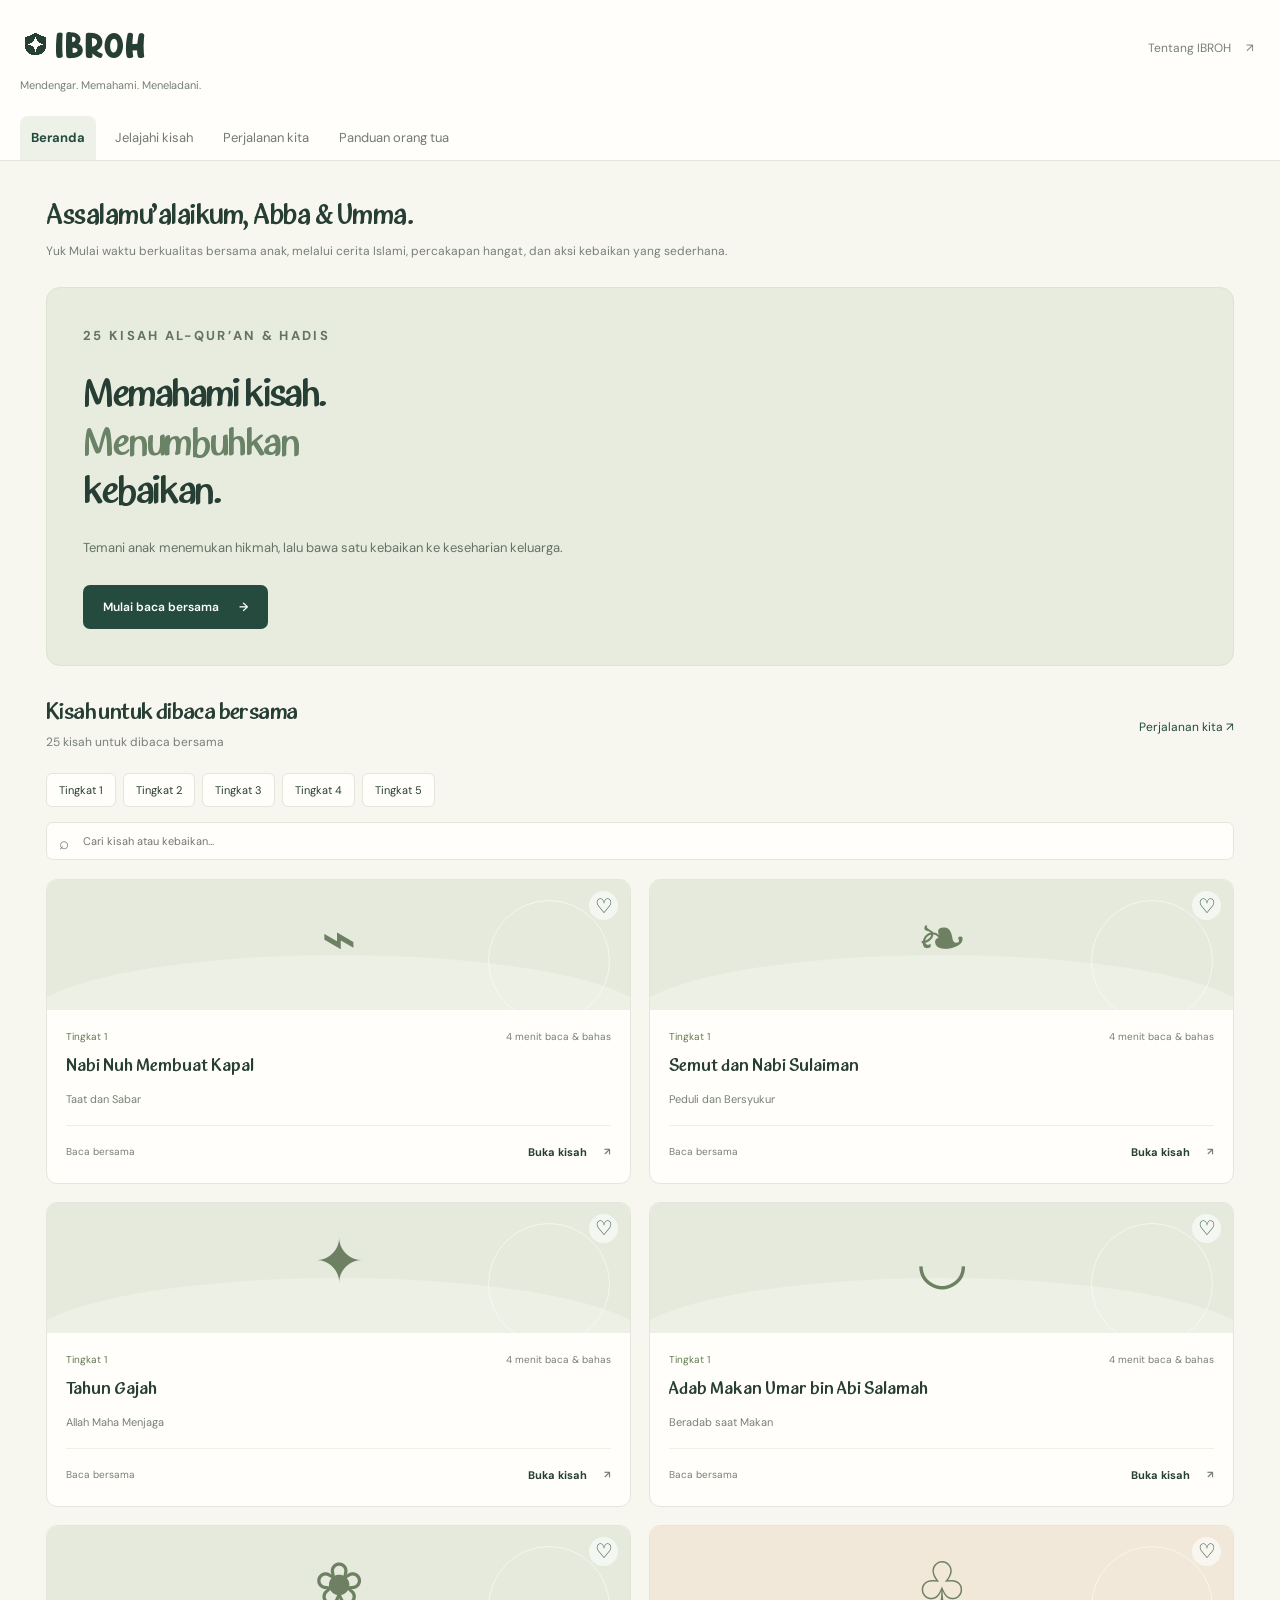
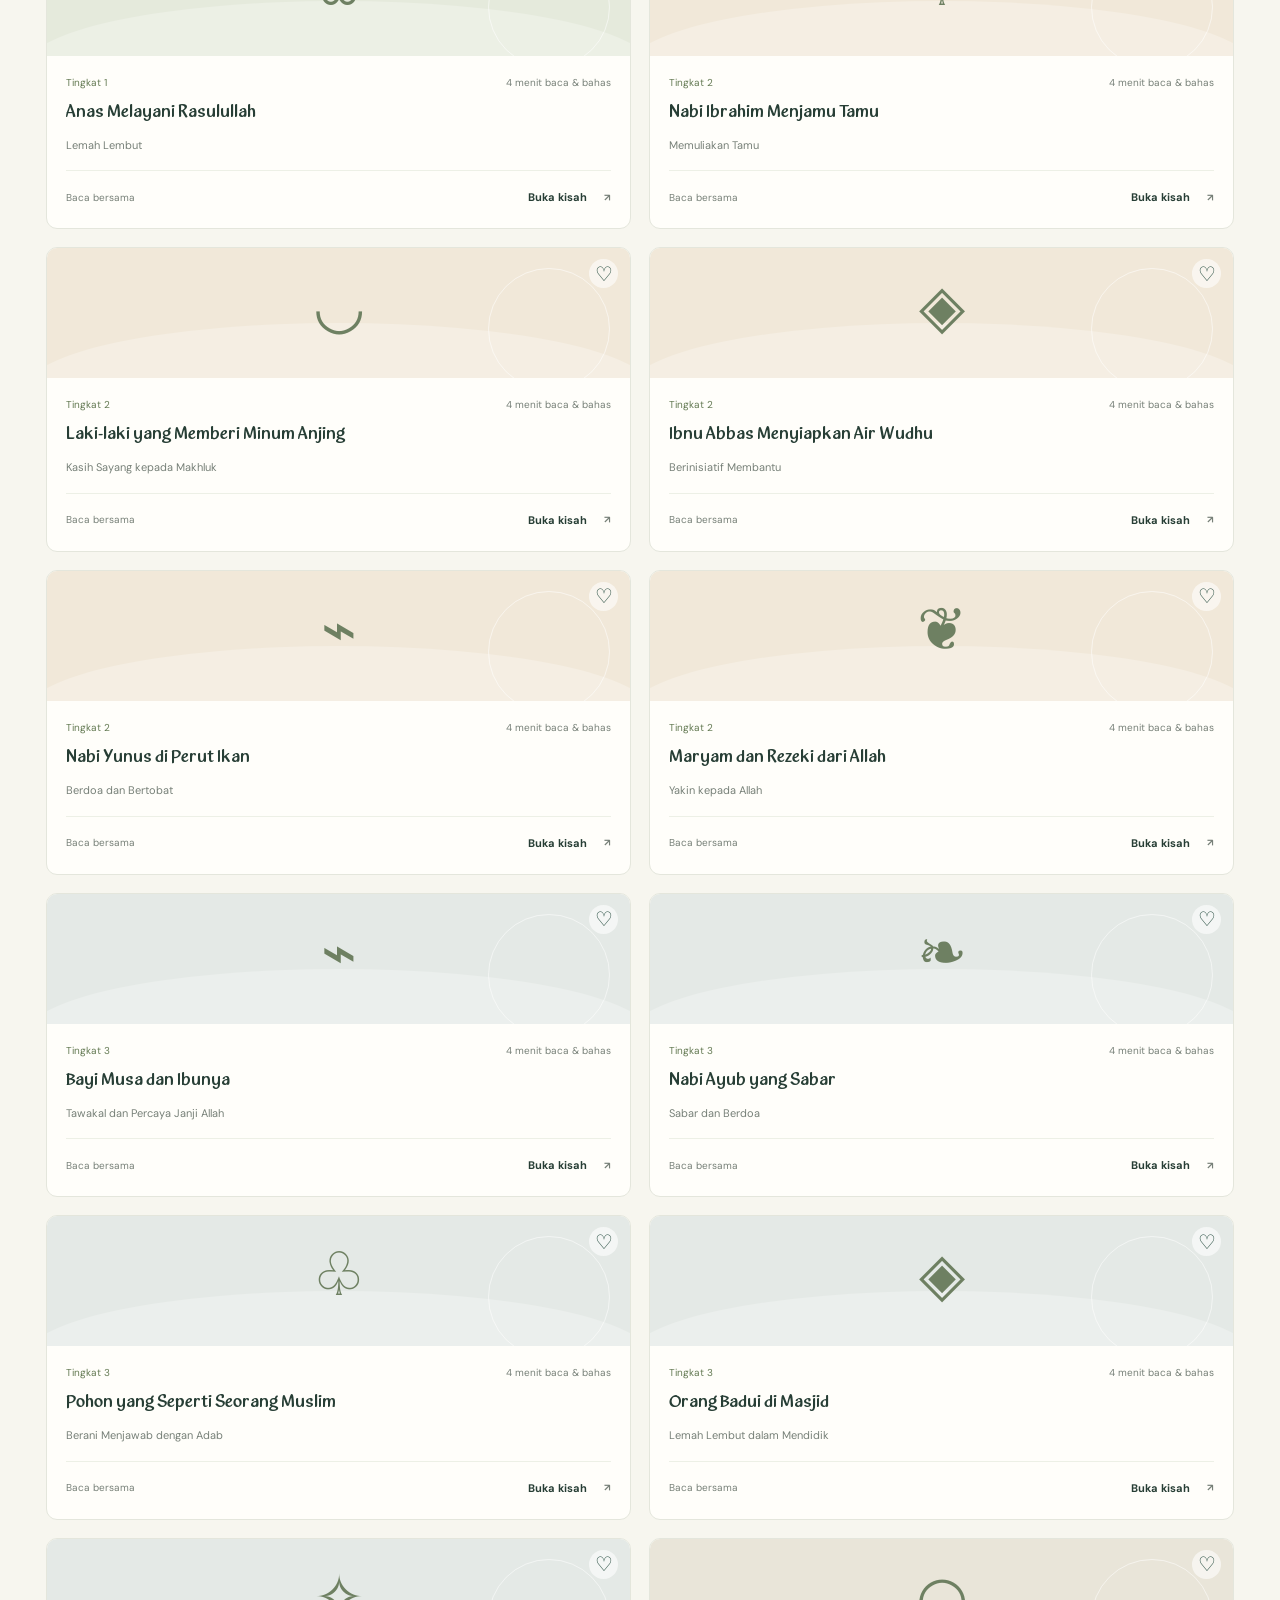
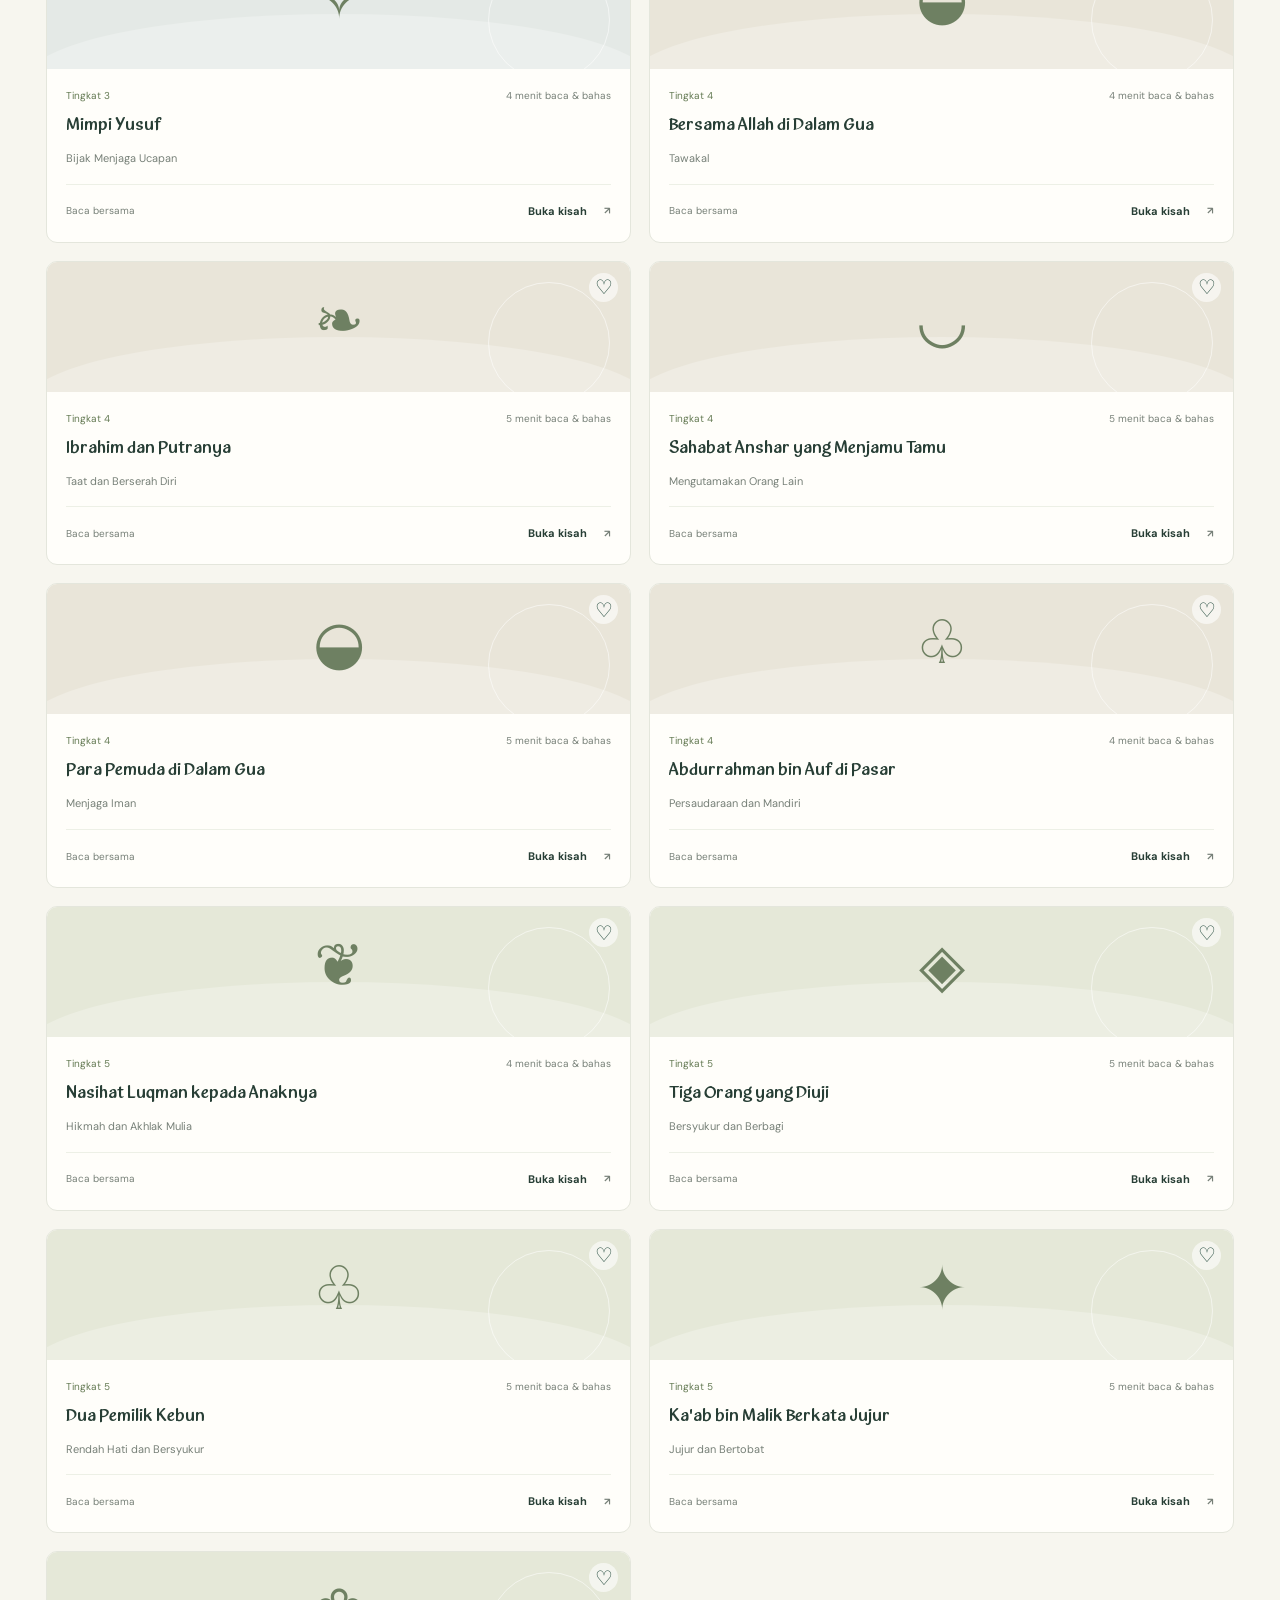
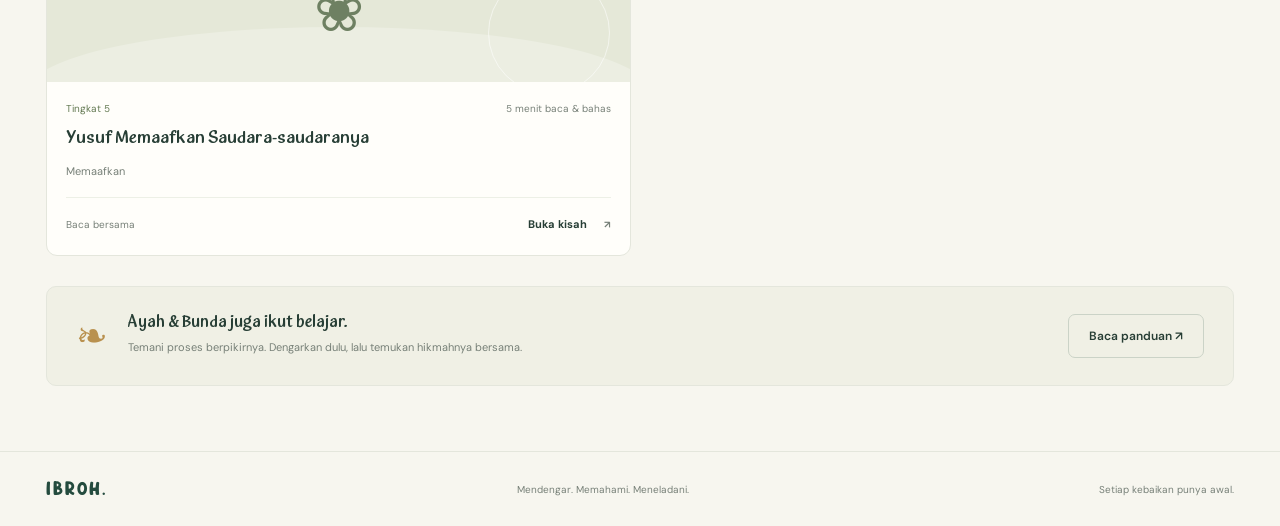
==== ibroh/index.html @ f201de1a "Move tagline below IBROH and About to the top right" ====
<!DOCTYPE html>
<html lang="id">
<head>
<meta charset="UTF-8"><meta name="viewport" content="width=device-width, initial-scale=1"><meta name="theme-color" content="#244b3e">
<title>IBROH — Memahami kisah, menumbuhkan kebaikan</title>
<meta name="description" content="Baca 25 kisah Al-Qur’an dan hadis bersama anak, pahami hikmahnya, dan mulai satu kebaikan setiap hari.">
<link rel="preconnect" href="https://fonts.googleapis.com">
<link href="https://fonts.googleapis.com/css2?family=DM+Sans:wght@400;500;600;700&display=swap" rel="stylesheet">
<link rel="preload" href="fonts/lt-comical.ttf" as="font" type="font/ttf" crossorigin>
<link rel="stylesheet" href="style.css"><script src="app.js" defer></script>
</head>
<body>
<svg class="brand-filters" xmlns="http://www.w3.org/2000/svg" width="0" height="0" aria-hidden="true" focusable="false"><defs><filter id="brand-green" color-interpolation-filters="sRGB"><feComponentTransfer><feFuncR type="discrete" tableValues="0.15294 1"/><feFuncG type="discrete" tableValues="0.24314 1"/><feFuncB type="discrete" tableValues="0.20784 1"/></feComponentTransfer></filter></defs></svg>
<a class="skip" href="#main">Ke isi utama</a>
<aside class="sidebar">
<a class="brand" href="#beranda" aria-label="IBROH beranda"><img class="brand-icon" src="assets/ibroh-emblem.png" alt="" width="32" height="32">IBROH</a>
<p class="brand-sub">Mendengar. Memahami. Meneladani.</p>
<button class="about-button" id="about-button">Tentang IBROH <span aria-hidden="true">↗</span></button>
<nav aria-label="Navigasi utama"><a href="#beranda" data-nav="beranda">Beranda</a><a href="#kisah" data-nav="kisah">Jelajahi kisah</a><a href="#perjalanan" data-nav="perjalanan">Perjalanan kita</a><button type="button" id="guide-button">Panduan orang tua</button></nav>
<div class="sidebar-bottom"><div class="little-leaf" aria-hidden="true">❧</div><p>Pelan-pelan memahami.<br>Sama-sama meneladani.</p><span>Untuk orang tua & anak</span></div>
</aside>
<div class="shell">
<main id="main" tabindex="-1"><p class="loading" role="status">Menyiapkan kisah untuk keluarga…</p></main>
<footer><a href="#beranda" class="footer-brand">IBROH.</a><span>Mendengar. Memahami. Meneladani.</span><span>Setiap kebaikan punya awal.</span></footer></div>
<dialog id="info-dialog"><button class="dialog-close" aria-label="Tutup" id="dialog-close">×</button><div id="dialog-content"></div></dialog>
<div id="toast" role="status" aria-live="polite"></div>
</body></html>
---- ibroh/style.css ----
@font-face {
  font-family: 'LT Comical';
  src: url('./fonts/lt-comical.ttf') format('truetype');
  font-weight: 400;
  font-style: normal;
  font-display: swap;
}

:root{--ink:#273e35;--muted:#778078;--green:#244b3e;--cream:#f7f6ef;--gold:#b9914f;--line:#e4e6dc;--white:#fffefa;--serif:'LT Comical',Arial,sans-serif;--sans:'DM Sans',Arial,sans-serif}*{box-sizing:border-box}body{margin:0;background:var(--cream);color:var(--ink);font-family:var(--sans);font-size:14px}button,input,textarea,select{font:inherit}button,a,input,textarea,select{-webkit-tap-highlight-color:transparent}button,a{touch-action:manipulation}button{cursor:pointer}button:disabled{opacity:.5;cursor:default}a{color:inherit;text-decoration:none}button:focus-visible,a:focus-visible,input:focus-visible,textarea:focus-visible,select:focus-visible,summary:focus-visible{outline:3px solid var(--gold);outline-offset:4px}button{color:inherit}h1,h2,h3,p{margin-top:0}h1,h2,h3{font-family:var(--serif);font-weight:500}p{line-height:1.8}.sidebar{position:fixed;inset:0 auto 0 0;width:242px;background:var(--white);border-right:1px solid var(--line);padding:40px 28px;display:flex;flex-direction:column}.brand{font-family:var(--serif);font-weight:600;font-size:34px;letter-spacing:2px;display:flex;align-items:center;gap:7px}.brand-symbol{font-size:35px;transform:rotate(-30deg);color:var(--gold)}.brand-dot{color:var(--gold);margin-left:-9px}.brand-sub{font-size:11px;margin:12px 0 43px;color:var(--muted)}nav{display:grid;gap:9px}nav a,nav button{border:0;background:transparent;text-align:left;padding:13px 11px;border-radius:8px;font-size:13px;color:#727a73;display:flex;gap:12px;align-items:center}nav span{font-size:22px;width:20px;line-height:1}nav .active{background:#edf1e8;color:var(--green);font-weight:700}nav a:hover,nav button:hover{background:#f0f2eb}.sidebar-bottom{margin-top:auto;border-top:1px solid var(--line);padding-top:22px}.little-leaf{font-size:38px;color:var(--gold)}.sidebar-bottom p{font-family:var(--serif);font-style:italic;font-size:14px;line-height:1.7;margin:8px 0 18px}.sidebar-bottom>span{font-size:10px;text-transform:uppercase;letter-spacing:1.5px;color:var(--muted)}.shell{margin-left:242px}.topbar{height:80px;border-bottom:1px solid var(--line);display:flex;align-items:center;justify-content:space-between;padding:0 46px;color:var(--muted);font-size:12px}.about-button{border:0;background:transparent;font-size:12px}.about-button span{margin-left:12px}main{max-width:1370px;padding:42px 46px 65px;margin:auto;min-height:75vh}.eyebrow{font-size:10px;letter-spacing:2.3px;text-transform:uppercase;color:var(--gold);font-weight:700;margin:0 0 14px}.intro{display:flex;align-items:end;justify-content:space-between;margin-bottom:25px}.intro h1{font-size:29px;margin-bottom:8px;letter-spacing:-.5px}.intro p{color:var(--muted);margin:0;font-size:12px}.date-note{font-size:11px;color:var(--muted)}.hero{background:#e7ecdf;border-radius:14px;position:relative;overflow:hidden;display:grid;grid-template-columns:1.2fr 1fr;min-height:340px;border:1px solid #dce3d1}.hero-copy{padding:38px 0 35px 36px;z-index:1}.hero h2{font-size:40px;line-height:1.22;letter-spacing:-1.4px;margin:0 0 17px;max-width:440px}.hero h2 em{color:#6a8266;font-weight:400;font-style:normal}.hero-copy>p{font-size:13px;color:#637365;max-width:340px;margin-bottom:25px;line-height:1.8}.primary,.secondary{border:0;border-radius:7px;display:inline-flex;align-items:center;justify-content:center;gap:20px;padding:13px 20px;font-size:12px;font-weight:600;min-height:44px}.primary{background:var(--green);color:white}.primary:hover{background:#17382c}.secondary{border:1px solid #cbd3c7;background:transparent}.secondary:hover{background:#edf1e8}.hero-art{position:relative;min-height:320px;display:grid;place-items:center}.sun-disc{position:absolute;width:285px;height:285px;border-radius:50%;background:#dbe3cf;right:25px;top:30px}.sun-disc:before,.sun-disc:after{content:'';position:absolute;inset:15px;border:1px solid #c8d2b8;border-radius:50%}.sun-disc:after{inset:-17px;border-style:dashed;border-color:#d0d9c5}.book-stack{position:relative;transform:rotate(-9deg);width:181px;height:233px;margin:12px 25px 0 0;box-shadow:18px 22px 23px #344e3522;border-radius:3px 9px 9px 3px;background:#37604a;border-left:9px solid #284d3a;color:#e6d8b1;display:flex;flex-direction:column;align-items:center;padding:24px 10px;z-index:1}.book-stack:before{content:'';position:absolute;z-index:-1;inset:9px -9px -9px 6px;background:repeating-linear-gradient(#e7e4d4 0 2px,#d5d3c4 2px 3px);border-radius:0 5px 5px 0;border-right:4px solid #294e3b;border-bottom:5px solid #294e3b}.book-border{position:absolute;inset:13px;border:1px solid #b5b78288;border-radius:3px}.book-leaf{font-size:58px;margin:7px 0 7px}.book-stack strong{font-family:var(--serif);letter-spacing:4px;font-size:24px;font-weight:400}.book-stack small{font-size:8px;line-height:1.8;text-align:center;letter-spacing:1px;margin-top:14px}.art-note{position:absolute;right:24px;bottom:23px;color:#65775d;font-family:var(--serif);font-size:11px;font-style:italic}.sprig{position:absolute;color:#7b906d;font-size:150px;bottom:-20px;right:-15px;transform:rotate(-30deg);z-index:2}.section-top{display:flex;align-items:center;justify-content:space-between;margin:35px 0 20px;gap:15px}.section-top h2{font-size:24px;margin:0 0 6px;letter-spacing:-.6px}.section-top p{font-size:12px;color:var(--muted);margin:0}.link-button{border:0;background:transparent;color:var(--green);font-size:12px;padding:10px 0;white-space:nowrap}.toolbar{display:flex;justify-content:space-between;gap:15px;margin-bottom:19px;align-items:center}.filters{display:flex;gap:7px;flex-wrap:wrap}.filter{border:1px solid var(--line);background:var(--white);border-radius:6px;padding:9px 12px;font-size:11px}.filter.selected{background:var(--green);color:white;border-color:var(--green)}.search-wrap{position:relative;min-width:190px}.search-wrap>span{position:absolute;left:13px;top:10px;color:var(--muted);font-size:17px}.search{width:100%;background:var(--white);border:1px solid var(--line);padding:11px 12px 11px 36px;border-radius:7px;font-size:11px}.cards{display:grid;grid-template-columns:repeat(3,minmax(0,1fr));gap:18px}.story-card{background:var(--white);border:1px solid var(--line);border-radius:11px;overflow:hidden;display:flex;flex-direction:column;transition:transform .2s,box-shadow .2s}.story-card:hover{transform:translateY(-3px);box-shadow:0 8px 22px #2743350a}.card-art{height:130px;background:var(--tone);position:relative;display:grid;place-items:center;overflow:hidden}.card-art:before{content:'';width:120px;height:120px;border:1px solid #fff8;position:absolute;border-radius:50%;top:20px;right:20px}.card-art:after{content:'';position:absolute;inset:auto -20px -75px;height:130px;border-radius:50%;background:#ffffff40}.card-glyph{font-family:var(--serif);font-size:60px;color:var(--glyph);line-height:1;z-index:1}.bookmark{position:absolute;right:12px;top:11px;background:#fff9;border:0;border-radius:50%;height:29px;width:29px;color:var(--green);font-size:20px;display:grid;place-items:center;z-index:2}.bookmark[aria-pressed=true]{background:var(--green);color:white}.card-body{padding:20px 19px 17px;display:flex;flex-direction:column;flex:1}.card-meta{display:flex;justify-content:space-between;font-size:10px;color:var(--muted);margin-bottom:11px}.level-label{color:#637952}.story-card h3{font-size:18px;line-height:1.5;margin-bottom:9px}.story-card p{color:var(--muted);font-size:11px;margin-bottom:16px;line-height:1.7}.card-bottom{display:flex;align-items:center;justify-content:space-between;margin-top:auto;border-top:1px solid #edf0e6;padding-top:12px}.card-bottom span{font-size:10px;color:var(--muted)}.card-bottom a{font-size:11px;font-weight:700;min-height:28px;display:flex;align-items:center;gap:17px}.complete-label{color:var(--green)!important}.bottom-callout{padding:24px 29px;border:1px solid var(--line);border-radius:10px;margin-top:30px;display:flex;align-items:center;gap:20px;background:#f0f0e5}.bottom-callout>span{font-size:38px;color:var(--gold)}.bottom-callout h3{font-size:17px;margin:0 0 6px}.bottom-callout p{font-size:11px;margin:0;color:var(--muted)}.bottom-callout button{margin-left:auto;white-space:nowrap}.progress-line{height:4px;background:#e1e6d9;border-radius:5px;overflow:hidden;margin-top:14px}.progress-line>span{height:100%;display:block;background:#6e8d65}.journey-summary{padding:25px 30px;background:#e7ecdf;border-radius:12px;margin-bottom:25px;display:flex;align-items:center;gap:25px}.journey-summary strong{font-family:var(--serif);font-size:42px;font-weight:500;white-space:nowrap}.journey-summary p{margin:0;color:#637365}.journey-tabs{display:flex;gap:10px;margin:25px 0}.empty{border:1px dashed #cbd2c4;border-radius:12px;padding:45px;text-align:center;grid-column:1/-1}.empty h3{font-size:21px}.empty p{color:var(--muted);font-size:13px}.reader-top{display:flex;justify-content:space-between;align-items:center;margin-bottom:25px}.back{font-size:12px;color:var(--muted)}.reader-layout{display:grid;grid-template-columns:minmax(0,1fr) 230px;gap:28px}.reader-main{min-width:0}.reader-heading{padding:33px 36px;border-radius:12px;background:var(--tone);position:relative;overflow:hidden}.reader-heading h1{font-size:34px;line-height:1.35;max-width:530px;margin:10px 0}.reader-heading p{font-size:12px;margin:0;color:#657466}.reader-heading .eyebrow{color:var(--green)}.read-tabs{display:flex;gap:0;border-bottom:1px solid var(--line);margin:25px 0}.read-tabs button{flex:1;padding:17px 5px;border:0;background:transparent;font-size:12px;color:var(--muted);border-bottom:2px solid transparent}.read-tabs button.selected{color:var(--green);border-bottom-color:var(--green);font-weight:700}.reading{background:var(--white);padding:30px 34px;border:1px solid var(--line);border-radius:10px}.narrative{font-family:var(--serif);font-size:19px;line-height:2;letter-spacing:.05px}.reading h2{font-size:22px}.source{font-size:11px;color:var(--muted);line-height:1.7;border-top:1px solid var(--line);padding-top:18px;margin:24px 0 0}.word-box,.lesson-box{background:#f0f2e9;padding:20px;border-radius:7px;margin-top:25px;font-size:13px;line-height:1.9}.word-box strong,.lesson-box strong{display:block;margin-bottom:7px}.reader-side{padding-top:0}.reader-side>section{border:1px solid var(--line);border-radius:10px;padding:23px 20px;background:#fffdf5;margin-bottom:18px}.reader-side h3{font-size:18px}.reader-side p{font-size:12px;color:var(--muted)}.reader-side .primary{width:100%}.reader-side label{font-size:12px}.reader-side .progress-line{margin-bottom:12px}.tiny{font-size:10px;color:var(--muted);line-height:1.8}.questions{display:grid;gap:25px}.question{border:0;padding:0;margin:0;min-width:0}.question legend{line-height:1.7;font-weight:600;margin-bottom:12px;font-size:13px;width:100%}.option{display:flex;gap:10px;padding:12px;border:1px solid var(--line);border-radius:6px;margin-bottom:8px;font-size:13px;line-height:1.6;align-items:start}.option:has(input:checked){background:#edf2e6;border-color:#7a946c}.option input{accent-color:var(--green);margin-top:4px}.answer{width:100%;min-height:90px;border:1px solid #dce1d6;background:#fffefa;border-radius:7px;padding:13px;resize:vertical;color:var(--ink);font-size:13px;line-height:1.7}.answer-label{display:block;font-size:12px;margin:20px 0 10px}.guide-answer{margin-top:25px;padding:18px;background:#f0f2e9;border-radius:7px;font-size:12px;line-height:1.9}.guide-answer summary{cursor:pointer;font-weight:600}.guide-answer p{white-space:pre-line;margin-top:14px;margin-bottom:0}.reader-actions{display:flex;gap:12px;justify-content:space-between;margin-top:25px;flex-wrap:wrap}.practice-check{padding:17px;background:#edf1e8;display:flex;gap:12px;align-items:start;font-size:13px;line-height:1.8;border-radius:8px;margin-top:20px}.practice-check input{margin-top:6px;accent-color:var(--green)}.saved-note{font-size:10px;color:var(--muted);margin-top:12px}.text-size{border:1px solid var(--line);border-radius:6px;background:var(--white);padding:7px 11px}.reading.large .narrative{font-size:23px}footer{border-top:1px solid var(--line);padding:25px 46px;display:flex;align-items:center;justify-content:space-between;gap:15px;color:var(--muted);font-size:10px}.footer-brand{font-family:var(--serif);font-size:18px;color:var(--green);letter-spacing:2px}dialog{border:1px solid var(--line);border-radius:14px;background:var(--white);color:var(--ink);padding:38px;width:min(560px,calc(100vw - 30px));max-height:85vh}dialog::backdrop{background:#19382ccc;backdrop-filter:blur(4px)}dialog h2{font-size:28px;margin:10px 0 20px}dialog h3{font-size:18px;margin:22px 0 7px}dialog p,dialog li{font-size:13px;line-height:1.9}dialog a{text-decoration:underline}.dialog-close{position:absolute;top:12px;right:15px;border:0;background:transparent;font-size:27px}.guide-step{display:flex;gap:15px;margin:20px 0}.guide-step b{flex-shrink:0;background:#e9eede;border-radius:50%;width:30px;height:30px;display:grid;place-items:center;font-size:12px}.guide-step h3{margin:0 0 6px}.guide-step p{margin:0}.skip{position:fixed;top:-60px;background:var(--green);color:white;padding:15px;z-index:100}.skip:focus{top:0}#toast{position:fixed;bottom:25px;left:50%;transform:translateX(-50%);background:var(--green);color:white;padding:13px 23px;border-radius:8px;font-size:12px;box-shadow:0 6px 20px #0002;opacity:0;pointer-events:none;transition:opacity .2s;z-index:10}#toast.visible{opacity:1}.loading{padding:80px;text-align:center;color:var(--muted)}
/* Shared page structure for phones, tablets, and computers. */
.sidebar{position:relative;inset:auto;width:100%;padding:24px max(20px,calc((100vw - 1278px)/2)) 0;border-right:0;border-bottom:1px solid var(--line)}
.brand-sub{position:absolute;right:max(20px,calc((100vw - 1278px)/2));top:32px;margin:0;text-align:right;max-width:160px}
.sidebar nav{display:flex;gap:8px;margin-top:20px;overflow-x:auto}
.sidebar nav a,.sidebar nav button{white-space:nowrap;border-radius:8px 8px 0 0;min-height:44px}
.sidebar-bottom{display:none}
.shell{margin-left:0}
.topbar{height:49px;padding:0 max(20px,calc((100vw - 1278px)/2))}
.date-note{display:none}
.toolbar{align-items:stretch;flex-direction:column}
.cards{grid-template-columns:repeat(2,minmax(0,1fr))}
.reader-layout{grid-template-columns:minmax(0,1fr)}
.reader-side{display:grid;grid-template-columns:1fr;gap:15px}
.reader-side>section{margin:0}

@media(min-width:1500px){main{padding-top:48px}.hero{min-height:370px}.hero h2{font-size:46px}.hero-copy{padding-top:45px}.card-art{height:155px}}@media(max-width:1160px){.sidebar{width:210px;padding:35px 20px}.shell{margin-left:210px}main{padding:30px 28px}.topbar{padding:0 28px}.hero h2{font-size:34px}.hero-copy{padding-left:27px}.hero{grid-template-columns:1.3fr 1fr}.book-stack{width:150px;height:205px}.sun-disc{width:230px;height:230px;right:-20px;top:55px}.hero-art{min-height:320px}.toolbar{align-items:stretch;flex-direction:column}.search-wrap{max-width:none}.cards{gap:13px}.reader-layout{grid-template-columns:minmax(0,1fr)}.reader-side{display:grid;grid-template-columns:1fr 1fr;gap:15px}.reader-side>section{margin:0}footer{padding:25px 28px}.date-note{display:none}}@media(max-width:1160px){.sidebar{position:relative;width:100%;padding:19px 20px 0;border-right:0;border-bottom:1px solid var(--line)}.brand{font-size:28px}.brand-symbol{font-size:30px}.brand-sub{position:absolute;right:20px;top:24px;font-size:9px;margin:0;max-width:120px;text-align:right}.sidebar nav{display:flex;gap:5px;margin-top:17px;overflow-x:auto}.sidebar nav a,.sidebar nav button{padding:12px 9px;border-radius:6px 6px 0 0;font-size:10px;white-space:nowrap;gap:5px}.sidebar nav span{font-size:17px;width:auto}.sidebar-bottom{display:none}.shell{margin-left:0}.topbar{height:49px;padding:0 20px;font-size:10px}.about-button{font-size:10px}main{padding:26px 20px 40px}.intro{margin-bottom:22px}.intro h1{font-size:27px}.intro p{font-size:11px;max-width:290px}.hero{grid-template-columns:1fr;min-height:0}.hero-copy{padding:28px 25px 0}.hero h2{font-size:35px;max-width:330px}.hero-copy>p{font-size:12px;max-width:310px;margin-bottom:20px}.hero-art{min-height:225px;margin-top:-5px}.book-stack{width:132px;height:175px;padding:17px 5px;transform:rotate(-10deg);margin:0}.book-stack strong{font-size:21px}.book-leaf{font-size:38px;margin:8px 0}.book-stack small{font-size:7px;margin-top:11px}.sun-disc{height:190px;width:190px;top:18px;right:calc(50% - 95px)}.sprig{right:30px;font-size:125px;bottom:-15px}.art-note{right:16px;bottom:18px;font-size:10px}.section-top{margin-top:29px}.section-top h2{font-size:22px}.section-top p{font-size:11px}.link-button{font-size:10px}.filters{gap:6px}.filter{font-size:10px;padding:8px 10px}.cards{grid-template-columns:repeat(2,minmax(0,1fr));gap:12px}.card-art{height:110px}.card-glyph{font-size:49px}.card-body{padding:15px 12px}.story-card h3{font-size:16px;line-height:1.5}.story-card p{font-size:10px}.card-meta{font-size:9px;gap:5px}.card-bottom{gap:5px;align-items:start}.card-bottom a{font-size:10px;gap:7px}.card-bottom span{font-size:9px}.bottom-callout{padding:20px;flex-wrap:wrap;gap:10px}.bottom-callout>span{display:none}.bottom-callout button{margin-left:0}.bottom-callout h3{font-size:17px}.bottom-callout p{font-size:11px}footer{padding:22px 20px;flex-wrap:wrap;gap:10px}footer span:last-child{display:none}.reader-top{margin-bottom:20px}.reader-heading{padding:25px}.reader-heading h1{font-size:28px}.reading{padding:25px 21px}.narrative{font-size:18px;line-height:1.95}.reader-side{grid-template-columns:1fr}.reader-side>section{padding:20px}.read-tabs button{font-size:11px}.journey-summary{padding:22px;gap:17px}.journey-summary strong{font-size:32px}.journey-summary p{font-size:12px}.empty{padding:35px 20px}dialog{padding:30px 25px}}@media(prefers-reduced-motion:reduce){*{transition:none!important;scroll-behavior:auto!important}}

.book-stack:before{inset:9px -9px 6px auto;width:9px;border-bottom:0;z-index:0}.book-stack:after{content:"";position:absolute;bottom:-8px;left:5px;right:-5px;height:8px;background:repeating-linear-gradient(#e7e4d4 0 2px,#d5d3c4 2px 3px);border-bottom:3px solid #294e3b;border-radius:0 0 4px 2px;z-index:0}


@font-face {
  font-family: 'Happy School';
  src: url('./fonts/happy-school.otf') format('opentype');
  font-weight: 400;
  font-style: normal;
  font-display: swap;
}

.brand,
.footer-brand,
.book-stack strong {
  font-family: 'Happy School', Arial, sans-serif;
  font-weight: 400;
}

.hero {
  grid-template-columns: 1fr;
  min-height: 0;
}
.hero-copy {
  padding: 36px;
}
.hero-copy > p {
  max-width: 560px;
}
@media(max-width:1160px) {
  .hero-copy {
    padding: 28px 25px;
  }
}

/* Keep the header tagline on one line on every screen. */
.brand-sub{max-width:none;white-space:nowrap}

/* Compact brand lockup using the supplied emblem. */
.brand{gap:3px;letter-spacing:1px}
.brand-icon{display:block;width:32px;height:32px;object-fit:contain;flex:none}
.brand-dot{margin-left:-3px}

.brand-filters{position:absolute;overflow:hidden;pointer-events:none}
.brand-icon{filter:url(#brand-green);mix-blend-mode:multiply}

/* Place the tagline beneath the brand and About at the upper right. */
.brand-sub{position:static;max-width:none;margin:8px 0 0;text-align:left;white-space:nowrap}
.sidebar>.about-button{position:absolute;top:32px;right:max(20px,calc((100vw - 1278px)/2));min-height:32px;color:var(--muted)}
@media(max-width:1160px){.sidebar>.about-button{top:24px;right:20px}}
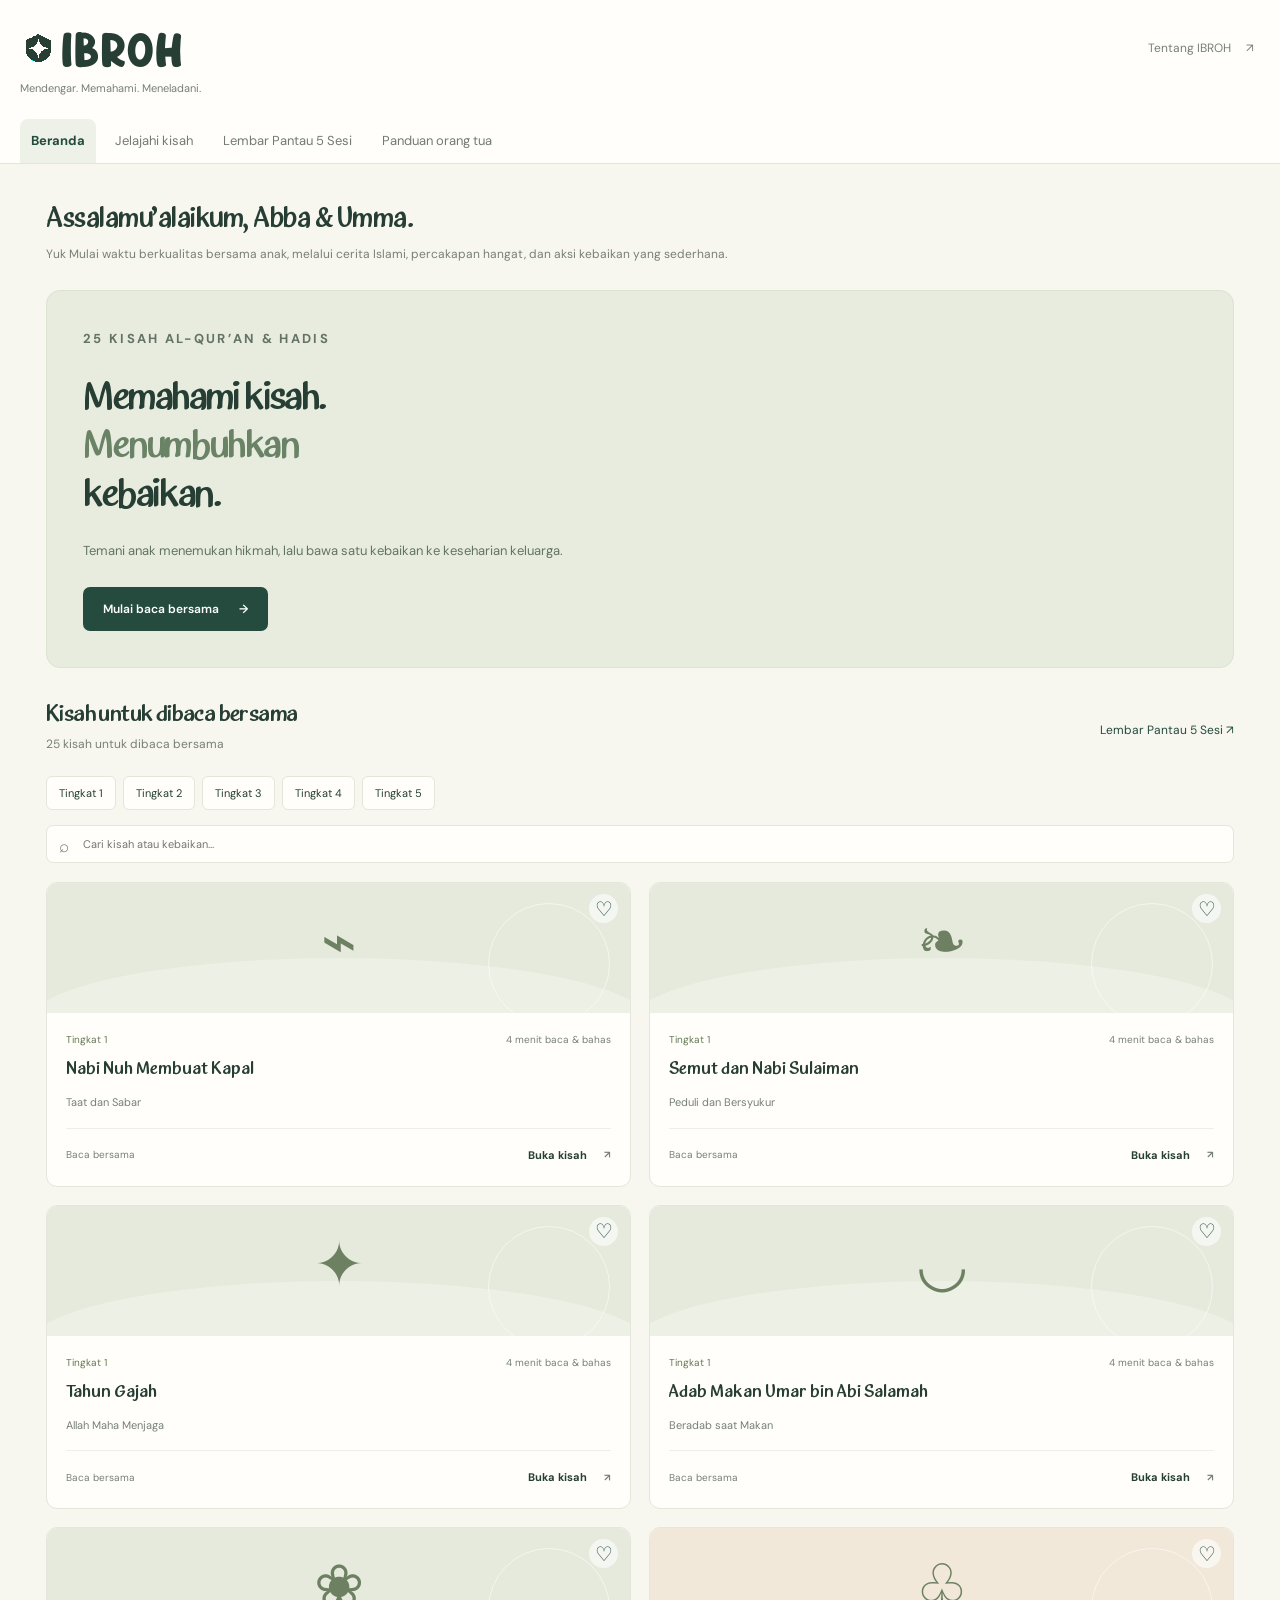
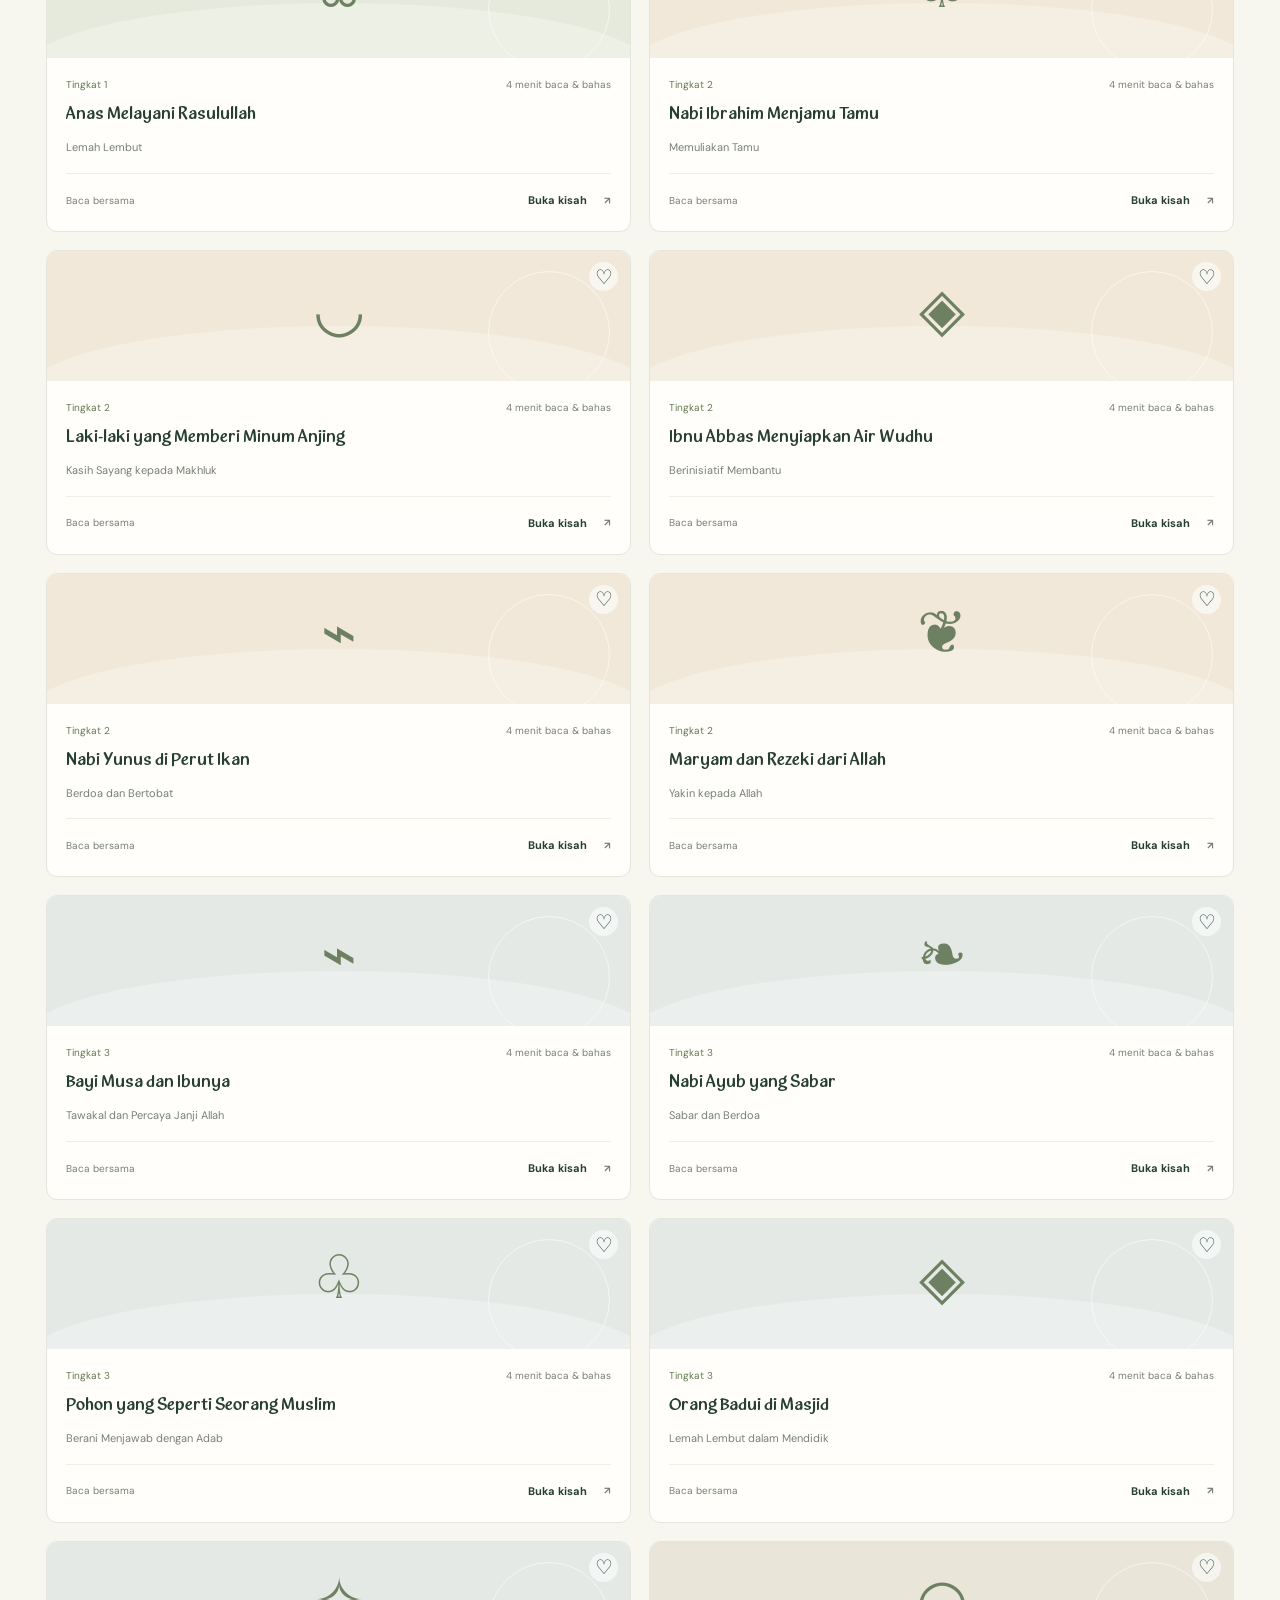
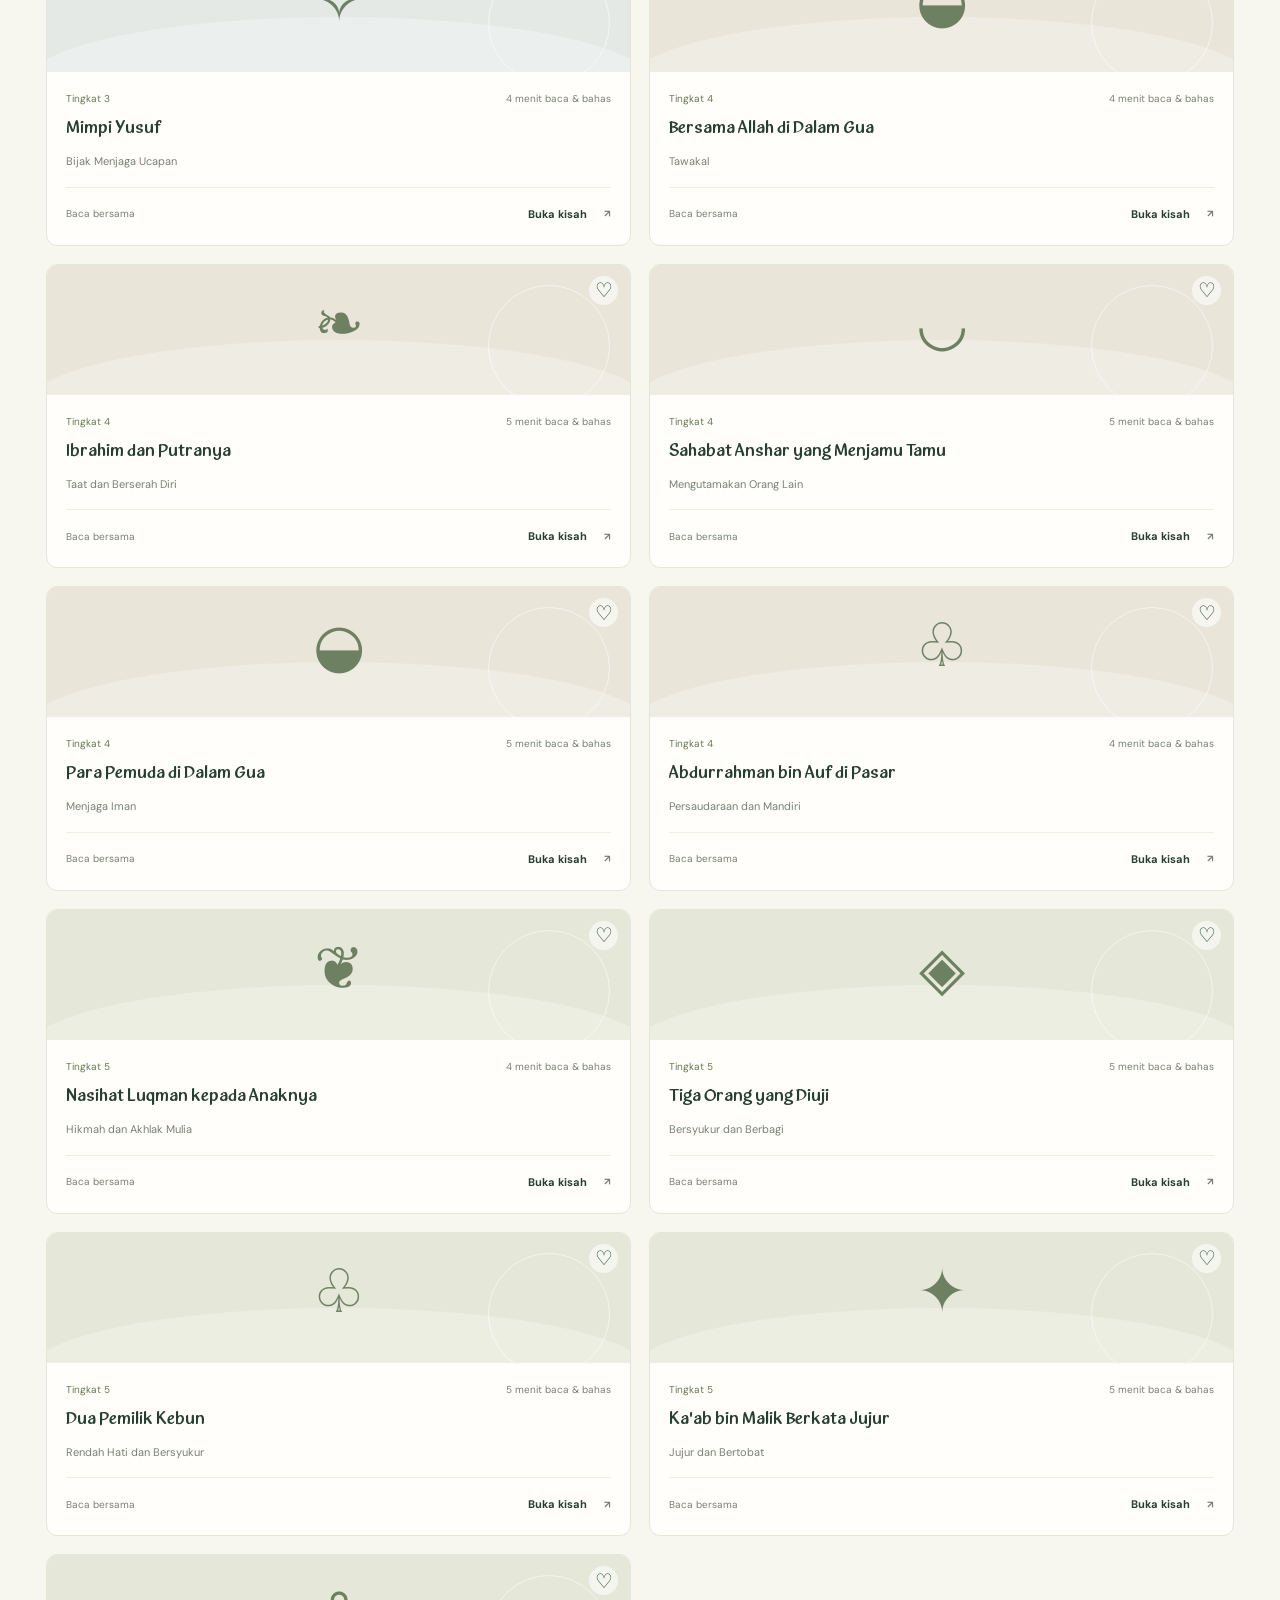
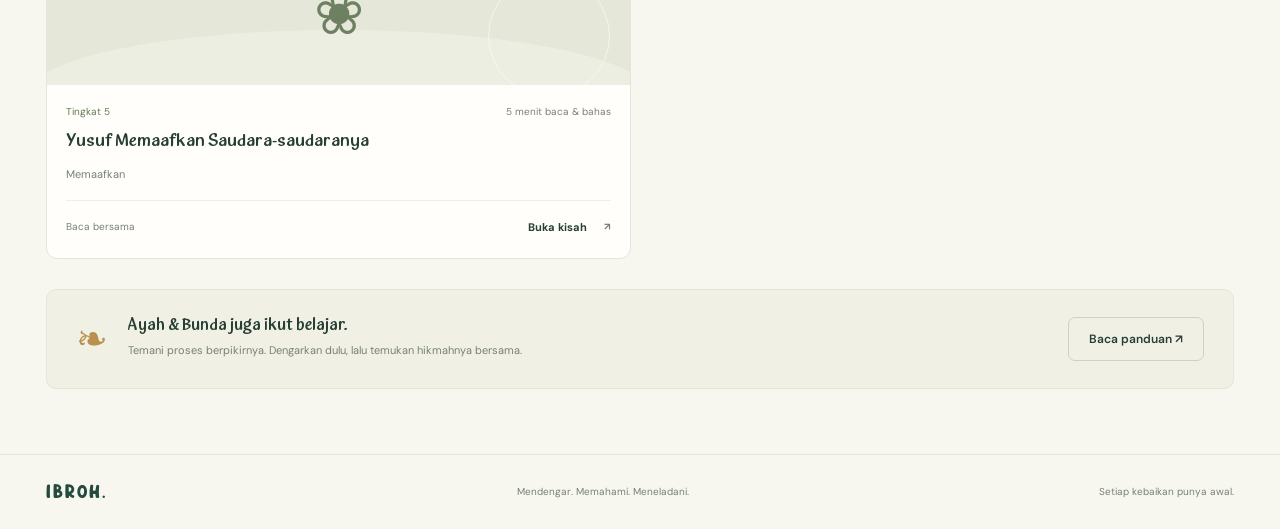
==== commit 13e0d26c: "Add five-session family progress tracker with persistent observations" ====
--- a/ibroh/index.html
+++ b/ibroh/index.html
@@ -16,7 +16,7 @@
 <a class="brand" href="#beranda" aria-label="IBROH beranda"><img class="brand-icon" src="assets/ibroh-emblem.png" alt="" width="32" height="32">IBROH</a>
 <p class="brand-sub">Mendengar. Memahami. Meneladani.</p>
 <button class="about-button" id="about-button">Tentang IBROH <span aria-hidden="true">↗</span></button>
-<nav aria-label="Navigasi utama"><a href="#beranda" data-nav="beranda">Beranda</a><a href="#kisah" data-nav="kisah">Jelajahi kisah</a><a href="#perjalanan" data-nav="perjalanan">Perjalanan kita</a><button type="button" id="guide-button">Panduan orang tua</button></nav>
+<nav aria-label="Navigasi utama"><a href="#beranda" data-nav="beranda">Beranda</a><a href="#kisah" data-nav="kisah">Jelajahi kisah</a><a href="#perjalanan" data-nav="perjalanan">Lembar Pantau 5 Sesi</a><button type="button" id="guide-button">Panduan orang tua</button></nav>
 <div class="sidebar-bottom"><div class="little-leaf" aria-hidden="true">❧</div><p>Pelan-pelan memahami.<br>Sama-sama meneladani.</p><span>Untuk orang tua & anak</span></div>
 </aside>
 <div class="shell">
--- a/ibroh/style.css
+++ b/ibroh/style.css
@@ -70,6 +70,26 @@
 .brand-icon{filter:url(#brand-green);mix-blend-mode:multiply}
 
 /* Place the tagline beneath the brand and About at the upper right. */
-.brand-sub{position:static;max-width:none;margin:8px 0 0;text-align:left;white-space:nowrap}
+.brand-sub{position:static;max-width:none;margin:2px 0 0;text-align:left;white-space:nowrap}
 .sidebar>.about-button{position:absolute;top:32px;right:max(20px,calc((100vw - 1278px)/2));min-height:32px;color:var(--muted)}
 @media(max-width:1160px){.sidebar>.about-button{top:24px;right:20px}}
+
+/* Balance the brand size with the tagline beneath it. */
+.brand{font-size:46px;line-height:1.15;width:max-content}
+.brand-icon{width:38px;height:38px}
+@media(max-width:1160px){.brand{font-size:40px}.brand-icon{width:34px;height:34px}}
+
+/* Five-session family observation sheet. */
+.session-tracker{margin:24px 0 38px}
+.session-status{font-weight:600;color:var(--green);margin-bottom:4px}
+.session-list{display:grid;gap:14px;margin:20px 0}
+.session-card{border:1px solid var(--line);border-radius:10px;background:var(--white);overflow:hidden}
+.session-card summary{cursor:pointer;padding:18px 20px;font-weight:600;min-height:54px}
+.session-card summary span{float:right;font-weight:400;font-size:12px;color:var(--muted);margin-left:12px}
+.session-fields{display:grid;grid-template-columns:repeat(2,minmax(0,1fr));gap:18px;padding:4px 20px 22px}
+.session-fields label{display:flex;flex-direction:column;gap:8px;font-size:12px;font-weight:500;min-width:0}
+.session-fields input,.session-fields select,.session-fields textarea{width:100%;max-width:100%;min-width:0;min-height:44px;border:1px solid var(--line);border-radius:7px;padding:11px;background:var(--white);color:var(--ink);font-size:14px}
+.session-fields textarea{min-height:95px;resize:vertical;line-height:1.7}
+.session-wide{grid-column:1/-1}
+.story-history>h2{font-size:24px;margin-bottom:20px}
+@media(max-width:600px){.session-fields{grid-template-columns:1fr;padding:4px 16px 18px}.session-card summary{padding:16px}.session-fields input,.session-fields select,.session-fields textarea{font-size:16px}}
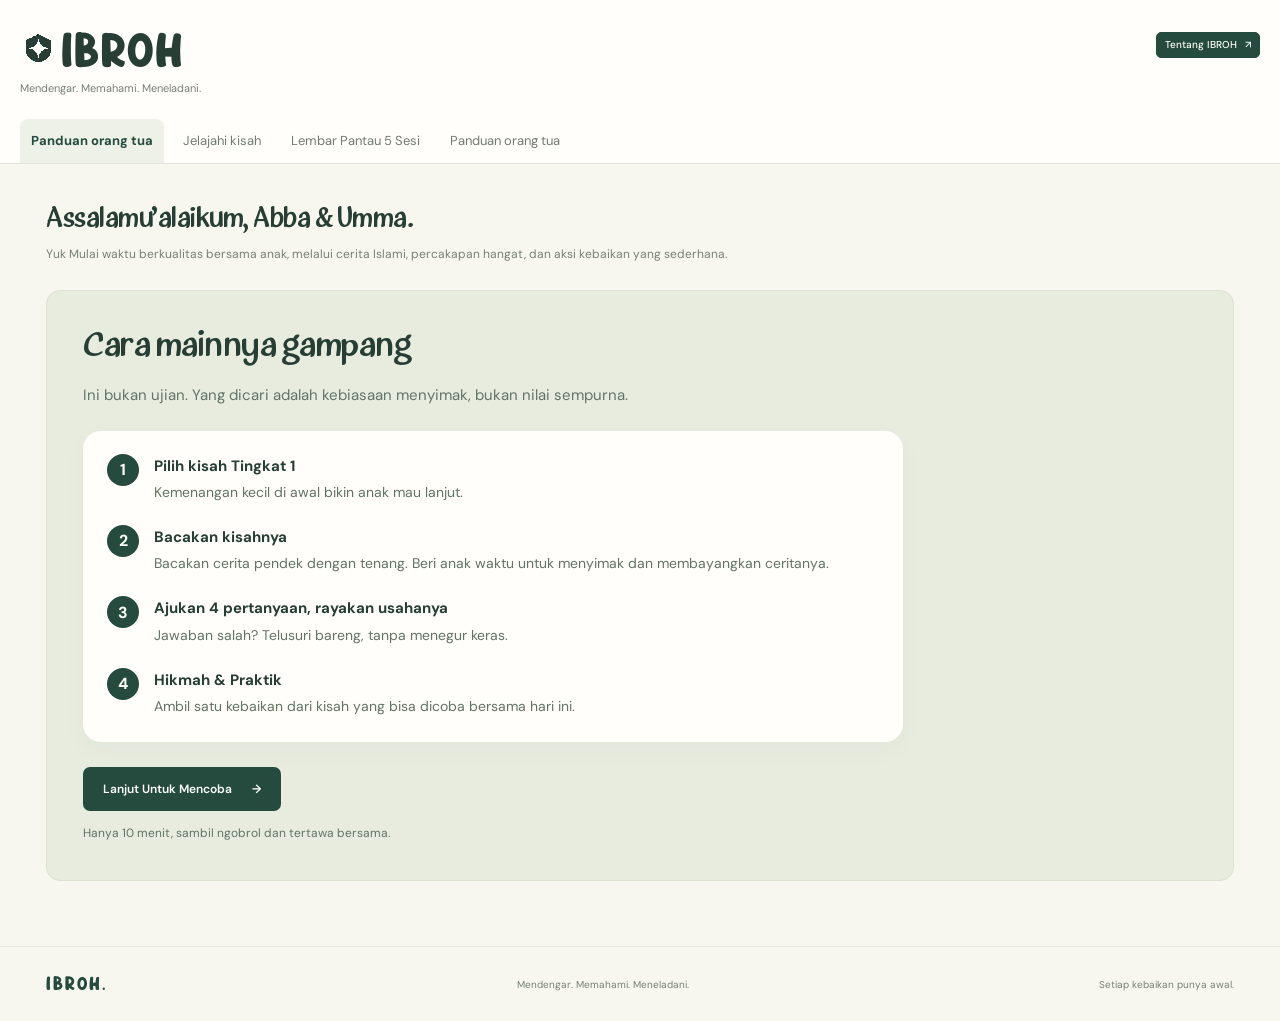
==== commit 381176d0: "Rename home navigation label to Panduan orang tua" ====
--- a/ibroh/index.html
+++ b/ibroh/index.html
@@ -16,7 +16,7 @@
 <a class="brand" href="#beranda" aria-label="IBROH beranda"><img class="brand-icon" src="assets/ibroh-emblem.png" alt="" width="32" height="32">IBROH</a>
 <p class="brand-sub">Mendengar. Memahami. Meneladani.</p>
 <button class="about-button" id="about-button">Tentang IBROH <span aria-hidden="true">↗</span></button>
-<nav aria-label="Navigasi utama"><a href="#beranda" data-nav="beranda">Beranda</a><a href="#kisah" data-nav="kisah">Jelajahi kisah</a><a href="#perjalanan" data-nav="perjalanan">Lembar Pantau 5 Sesi</a><button type="button" id="guide-button">Panduan orang tua</button></nav>
+<nav aria-label="Navigasi utama"><a href="#beranda" data-nav="beranda">Panduan orang tua</a><a href="#kisah" data-nav="kisah">Jelajahi kisah</a><a href="#perjalanan" data-nav="perjalanan">Lembar Pantau 5 Sesi</a><button type="button" id="guide-button">Panduan orang tua</button></nav>
 <div class="sidebar-bottom"><div class="little-leaf" aria-hidden="true">❧</div><p>Pelan-pelan memahami.<br>Sama-sama meneladani.</p><span>Untuk orang tua & anak</span></div>
 </aside>
 <div class="shell">
--- a/ibroh/style.css
+++ b/ibroh/style.css
@@ -93,3 +93,30 @@
 .session-wide{grid-column:1/-1}
 .story-history>h2{font-size:24px;margin-bottom:20px}
 @media(max-width:600px){.session-fields{grid-template-columns:1fr;padding:4px 16px 18px}.session-card summary{padding:16px}.session-fields input,.session-fields select,.session-fields textarea{font-size:16px}}
+
+.start-duration{font-size:12px!important;margin:12px 0 0!important;max-width:none!important}
+.return-note{border-top:1px solid #cbd5bf;margin-top:24px;padding-top:20px;max-width:600px;font-size:13px}
+.return-note p{margin:8px 0;font-size:13px;line-height:1.8}
+.return-note>span{display:block;color:var(--muted);font-size:12px;line-height:1.7}
+.return-note button{display:block}
+.level-help{padding:14px 18px;border:1px solid var(--line);border-radius:8px;background:#edf1e8;font-size:13px;color:var(--green);margin:0 0 18px}
+.session-complete>.tiny{margin:14px 0 0}
+.session-complete .lesson-box{margin-bottom:22px}
+.hero-copy>.primary{max-width:100%;white-space:normal;text-align:left;line-height:1.5}
+
+/* Make About IBROH a clearly visible button. */
+.sidebar>.about-button{background:var(--green);color:var(--white);border:1px solid var(--green);border-radius:5px;min-height:26px;padding:4px 8px;font-size:10px;font-weight:500;line-height:1.4}
+.sidebar>.about-button:hover{background:#17382c;border-color:#17382c}
+.sidebar>.about-button span{margin-left:5px}
+@media(max-width:1160px){.sidebar>.about-button{padding:4px 7px;font-size:9px}}
+
+/* A simple three-step introduction to the first reading session. */
+.how-to h2{max-width:none;font-size:36px;letter-spacing:-.5px;margin-bottom:12px}
+.how-to .how-to-intro{max-width:720px;font-size:15px;line-height:1.7;margin-bottom:22px}
+.how-to-steps{list-style:none;counter-reset:reading-step;background:var(--white);border-radius:18px;padding:23px 24px;margin:0 0 25px;max-width:820px;box-shadow:0 8px 24px #273e3508}
+.how-to-steps li{counter-increment:reading-step;display:flex;align-items:flex-start;gap:15px;margin-bottom:20px}
+.how-to-steps li:last-child{margin-bottom:0}
+.how-to-steps li::before{content:counter(reading-step);display:grid;place-items:center;flex:0 0 32px;height:32px;border-radius:50%;background:var(--green);color:var(--white);font-size:16px;font-weight:700}
+.how-to-steps h3{font-family:var(--sans);font-size:15px;font-weight:700;line-height:1.5;margin:1px 0 4px}
+.how-to-steps p{font-size:14px;line-height:1.7;margin:0;color:#637365}
+@media(max-width:600px){.how-to h2{font-size:30px}.how-to .how-to-intro{font-size:13px}.how-to-steps{padding:20px 16px;border-radius:14px}.how-to-steps li{gap:11px}.how-to-steps h3{font-size:13px}.how-to-steps p{font-size:12px}.how-to-steps li::before{flex-basis:28px;height:28px;font-size:14px}}
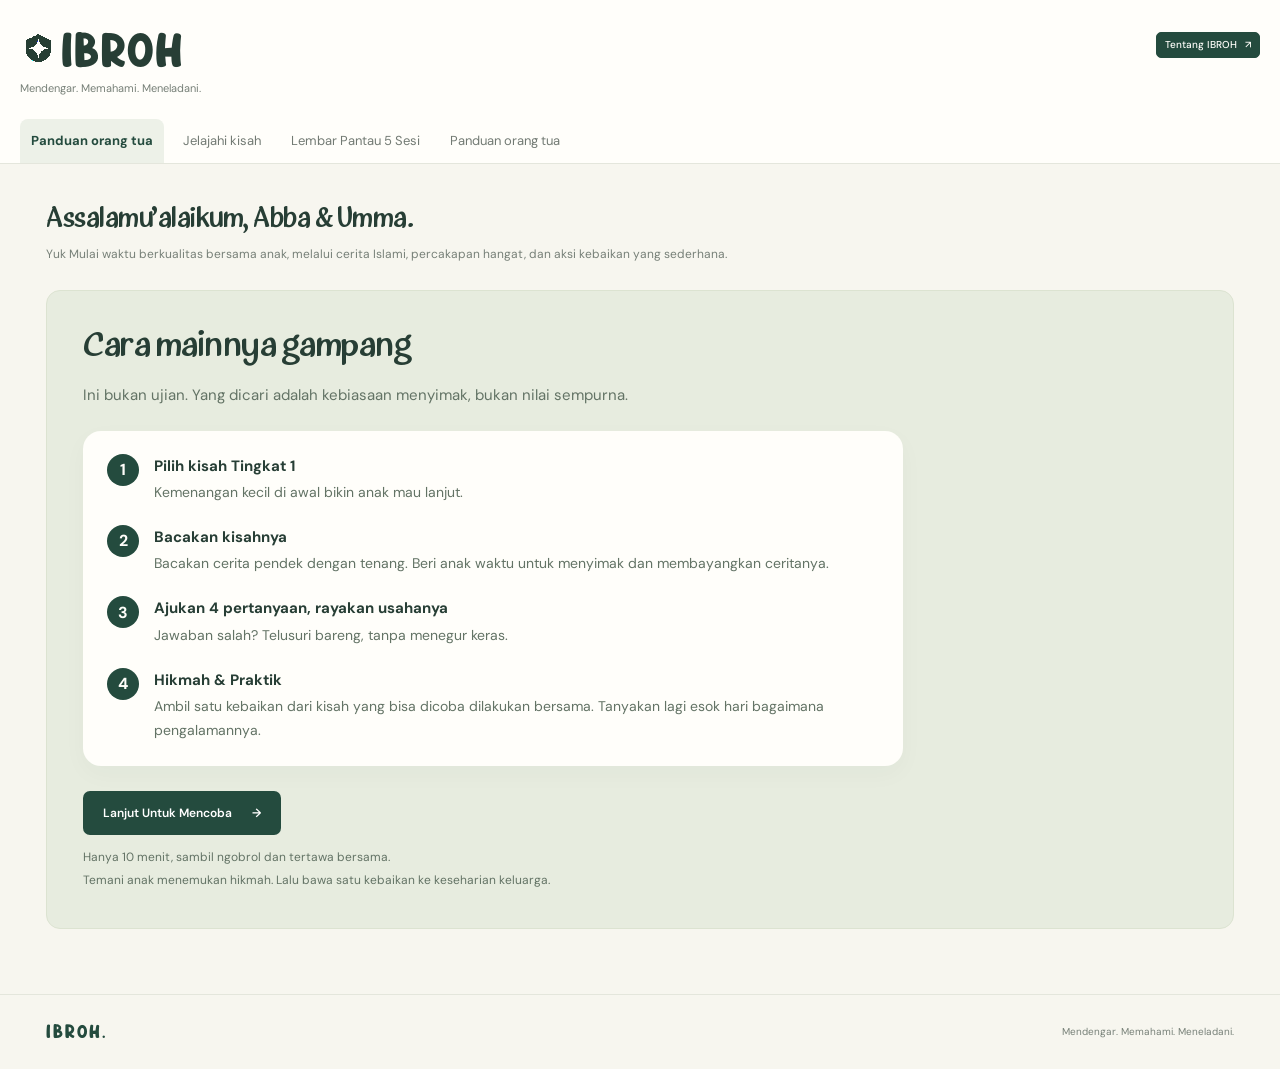
==== commit efe23f27: "Remove Setiap kebaikan punya awal footer text" ====
--- a/ibroh/index.html
+++ b/ibroh/index.html
@@ -21,7 +21,7 @@
 </aside>
 <div class="shell">
 <main id="main" tabindex="-1"><p class="loading" role="status">Menyiapkan kisah untuk keluarga…</p></main>
-<footer><a href="#beranda" class="footer-brand">IBROH.</a><span>Mendengar. Memahami. Meneladani.</span><span>Setiap kebaikan punya awal.</span></footer></div>
+<footer><a href="#beranda" class="footer-brand">IBROH.</a><span>Mendengar. Memahami. Meneladani.</span></footer></div>
 <dialog id="info-dialog"><button class="dialog-close" aria-label="Tutup" id="dialog-close">×</button><div id="dialog-content"></div></dialog>
 <div id="toast" role="status" aria-live="polite"></div>
 </body></html>
--- a/ibroh/style.css
+++ b/ibroh/style.css
@@ -120,3 +120,6 @@
 .how-to-steps h3{font-family:var(--sans);font-size:15px;font-weight:700;line-height:1.5;margin:1px 0 4px}
 .how-to-steps p{font-size:14px;line-height:1.7;margin:0;color:#637365}
 @media(max-width:600px){.how-to h2{font-size:30px}.how-to .how-to-intro{font-size:13px}.how-to-steps{padding:20px 16px;border-radius:14px}.how-to-steps li{gap:11px}.how-to-steps h3{font-size:13px}.how-to-steps p{font-size:12px}.how-to-steps li::before{flex-basis:28px;height:28px;font-size:14px}}
+
+/* Keep the two CTA supporting lines close together. */
+.hero-copy>.start-duration+.start-duration{margin-top:2px!important}
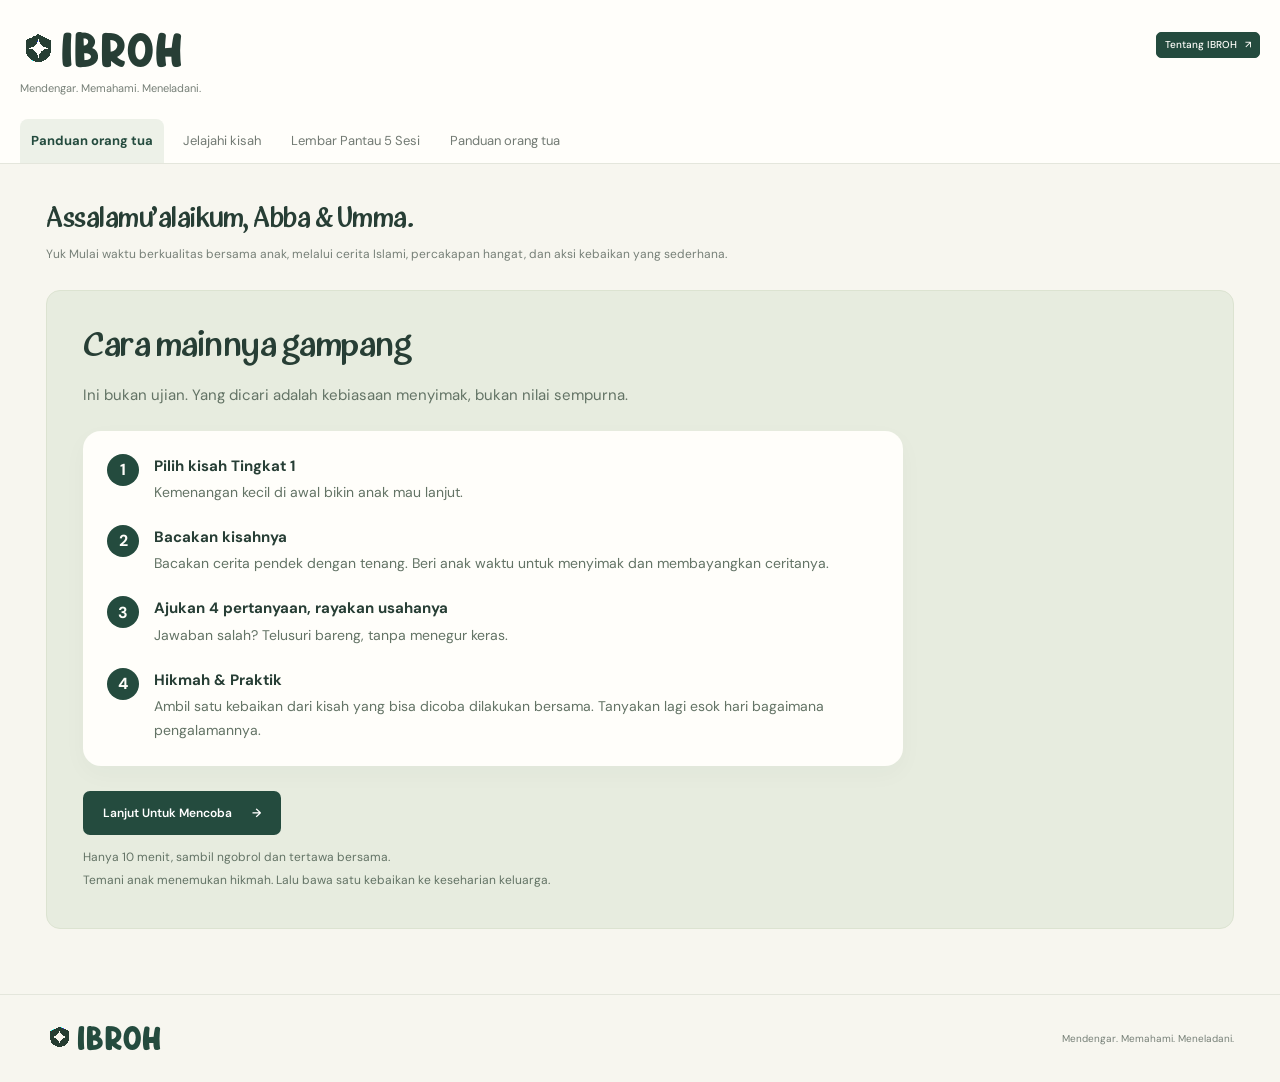
==== commit 62999e21: "Use matching emblem and IBROH wordmark in the footer" ====
--- a/ibroh/index.html
+++ b/ibroh/index.html
@@ -21,7 +21,7 @@
 </aside>
 <div class="shell">
 <main id="main" tabindex="-1"><p class="loading" role="status">Menyiapkan kisah untuk keluarga…</p></main>
-<footer><a href="#beranda" class="footer-brand">IBROH.</a><span>Mendengar. Memahami. Meneladani.</span></footer></div>
+<footer><a href="#beranda" class="footer-brand" aria-label="IBROH" style="display:inline-flex;align-items:center;gap:3px;font-size:32px;letter-spacing:1px;line-height:1.15"><img class="brand-icon" src="assets/ibroh-emblem.png" alt="" width="28" height="28" style="width:28px;height:28px">IBROH</a><span>Mendengar. Memahami. Meneladani.</span></footer></div>
 <dialog id="info-dialog"><button class="dialog-close" aria-label="Tutup" id="dialog-close">×</button><div id="dialog-content"></div></dialog>
 <div id="toast" role="status" aria-live="polite"></div>
 </body></html>
--- a/ibroh/style.css
+++ b/ibroh/style.css
@@ -22,7 +22,7 @@
 .reader-side{display:grid;grid-template-columns:1fr;gap:15px}
 .reader-side>section{margin:0}
 
-@media(min-width:1500px){main{padding-top:48px}.hero{min-height:370px}.hero h2{font-size:46px}.hero-copy{padding-top:45px}.card-art{height:155px}}@media(max-width:1160px){.sidebar{width:210px;padding:35px 20px}.shell{margin-left:210px}main{padding:30px 28px}.topbar{padding:0 28px}.hero h2{font-size:34px}.hero-copy{padding-left:27px}.hero{grid-template-columns:1.3fr 1fr}.book-stack{width:150px;height:205px}.sun-disc{width:230px;height:230px;right:-20px;top:55px}.hero-art{min-height:320px}.toolbar{align-items:stretch;flex-direction:column}.search-wrap{max-width:none}.cards{gap:13px}.reader-layout{grid-template-columns:minmax(0,1fr)}.reader-side{display:grid;grid-template-columns:1fr 1fr;gap:15px}.reader-side>section{margin:0}footer{padding:25px 28px}.date-note{display:none}}@media(max-width:1160px){.sidebar{position:relative;width:100%;padding:19px 20px 0;border-right:0;border-bottom:1px solid var(--line)}.brand{font-size:28px}.brand-symbol{font-size:30px}.brand-sub{position:absolute;right:20px;top:24px;font-size:9px;margin:0;max-width:120px;text-align:right}.sidebar nav{display:flex;gap:5px;margin-top:17px;overflow-x:auto}.sidebar nav a,.sidebar nav button{padding:12px 9px;border-radius:6px 6px 0 0;font-size:10px;white-space:nowrap;gap:5px}.sidebar nav span{font-size:17px;width:auto}.sidebar-bottom{display:none}.shell{margin-left:0}.topbar{height:49px;padding:0 20px;font-size:10px}.about-button{font-size:10px}main{padding:26px 20px 40px}.intro{margin-bottom:22px}.intro h1{font-size:27px}.intro p{font-size:11px;max-width:290px}.hero{grid-template-columns:1fr;min-height:0}.hero-copy{padding:28px 25px 0}.hero h2{font-size:35px;max-width:330px}.hero-copy>p{font-size:12px;max-width:310px;margin-bottom:20px}.hero-art{min-height:225px;margin-top:-5px}.book-stack{width:132px;height:175px;padding:17px 5px;transform:rotate(-10deg);margin:0}.book-stack strong{font-size:21px}.book-leaf{font-size:38px;margin:8px 0}.book-stack small{font-size:7px;margin-top:11px}.sun-disc{height:190px;width:190px;top:18px;right:calc(50% - 95px)}.sprig{right:30px;font-size:125px;bottom:-15px}.art-note{right:16px;bottom:18px;font-size:10px}.section-top{margin-top:29px}.section-top h2{font-size:22px}.section-top p{font-size:11px}.link-button{font-size:10px}.filters{gap:6px}.filter{font-size:10px;padding:8px 10px}.cards{grid-template-columns:repeat(2,minmax(0,1fr));gap:12px}.card-art{height:110px}.card-glyph{font-size:49px}.card-body{padding:15px 12px}.story-card h3{font-size:16px;line-height:1.5}.story-card p{font-size:10px}.card-meta{font-size:9px;gap:5px}.card-bottom{gap:5px;align-items:start}.card-bottom a{font-size:10px;gap:7px}.card-bottom span{font-size:9px}.bottom-callout{padding:20px;flex-wrap:wrap;gap:10px}.bottom-callout>span{display:none}.bottom-callout button{margin-left:0}.bottom-callout h3{font-size:17px}.bottom-callout p{font-size:11px}footer{padding:22px 20px;flex-wrap:wrap;gap:10px}footer span:last-child{display:none}.reader-top{margin-bottom:20px}.reader-heading{padding:25px}.reader-heading h1{font-size:28px}.reading{padding:25px 21px}.narrative{font-size:18px;line-height:1.95}.reader-side{grid-template-columns:1fr}.reader-side>section{padding:20px}.read-tabs button{font-size:11px}.journey-summary{padding:22px;gap:17px}.journey-summary strong{font-size:32px}.journey-summary p{font-size:12px}.empty{padding:35px 20px}dialog{padding:30px 25px}}@media(prefers-reduced-motion:reduce){*{transition:none!important;scroll-behavior:auto!important}}
+@media(min-width:1500px){main{padding-top:48px}.hero{min-height:370px}.hero h2{font-size:46px}.hero-copy{padding-top:45px}.card-art{height:155px}}@media(max-width:1160px){.sidebar{width:210px;padding:35px 20px}.shell{margin-left:210px}main{padding:30px 28px}.topbar{padding:0 28px}.hero h2{font-size:34px}.hero-copy{padding-left:27px}.hero{grid-template-columns:1.3fr 1fr}.book-stack{width:150px;height:205px}.sun-disc{width:230px;height:230px;right:-20px;top:55px}.hero-art{min-height:320px}.toolbar{align-items:stretch;flex-direction:column}.search-wrap{max-width:none}.cards{gap:13px}.reader-layout{grid-template-columns:minmax(0,1fr)}.reader-side{display:grid;grid-template-columns:1fr 1fr;gap:15px}.reader-side>section{margin:0}footer{padding:25px 28px}.date-note{display:none}}@media(max-width:1160px){.sidebar{position:relative;width:100%;padding:19px 20px 0;border-right:0;border-bottom:1px solid var(--line)}.brand{font-size:28px}.brand-symbol{font-size:30px}.brand-sub{position:absolute;right:20px;top:24px;font-size:9px;margin:0;max-width:120px;text-align:right}.sidebar nav{display:flex;gap:5px;margin-top:17px;overflow-x:auto}.sidebar nav a,.sidebar nav button{padding:12px 9px;border-radius:6px 6px 0 0;font-size:10px;white-space:nowrap;gap:5px}.sidebar nav span{font-size:17px;width:auto}.sidebar-bottom{display:none}.shell{margin-left:0}.topbar{height:49px;padding:0 20px;font-size:10px}.about-button{font-size:10px}main{padding:26px 20px 40px}.intro{margin-bottom:22px}.intro h1{font-size:27px}.intro p{font-size:11px;max-width:290px}.hero{grid-template-columns:1fr;min-height:0}.hero-copy{padding:28px 25px 0}.hero h2{font-size:35px;max-width:330px}.hero-copy>p{font-size:12px;max-width:310px;margin-bottom:20px}.hero-art{min-height:225px;margin-top:-5px}.book-stack{width:132px;height:175px;padding:17px 5px;transform:rotate(-10deg);margin:0}.book-stack strong{font-size:21px}.book-leaf{font-size:38px;margin:8px 0}.book-stack small{font-size:7px;margin-top:11px}.sun-disc{height:190px;width:190px;top:18px;right:calc(50% - 95px)}.sprig{right:30px;font-size:125px;bottom:-15px}.art-note{right:16px;bottom:18px;font-size:10px}.section-top{margin-top:29px}.section-top h2{font-size:22px}.section-top p{font-size:11px}.link-button{font-size:10px}.filters{gap:6px}.filter{font-size:10px;padding:8px 10px}.cards{grid-template-columns:repeat(2,minmax(0,1fr));gap:12px}.card-art{height:110px}.card-glyph{font-size:49px}.card-body{padding:15px 12px}.story-card h3{font-size:16px;line-height:1.5}.story-card p{font-size:10px}.card-meta{font-size:9px;gap:5px}.card-bottom{gap:5px;align-items:start}.card-bottom a{font-size:10px;gap:7px}.card-bottom span{font-size:9px}.bottom-callout{padding:20px;flex-wrap:wrap;gap:10px}.bottom-callout>span{display:none}.bottom-callout button{margin-left:0}.bottom-callout h3{font-size:17px}.bottom-callout p{font-size:11px}footer{padding:22px 20px;flex-wrap:wrap;gap:10px}.reader-top{margin-bottom:20px}.reader-heading{padding:25px}.reader-heading h1{font-size:28px}.reading{padding:25px 21px}.narrative{font-size:18px;line-height:1.95}.reader-side{grid-template-columns:1fr}.reader-side>section{padding:20px}.read-tabs button{font-size:11px}.journey-summary{padding:22px;gap:17px}.journey-summary strong{font-size:32px}.journey-summary p{font-size:12px}.empty{padding:35px 20px}dialog{padding:30px 25px}}@media(prefers-reduced-motion:reduce){*{transition:none!important;scroll-behavior:auto!important}}
 
 .book-stack:before{inset:9px -9px 6px auto;width:9px;border-bottom:0;z-index:0}.book-stack:after{content:"";position:absolute;bottom:-8px;left:5px;right:-5px;height:8px;background:repeating-linear-gradient(#e7e4d4 0 2px,#d5d3c4 2px 3px);border-bottom:3px solid #294e3b;border-radius:0 0 4px 2px;z-index:0}
 
@@ -123,3 +123,33 @@
 
 /* Keep the two CTA supporting lines close together. */
 .hero-copy>.start-duration+.start-duration{margin-top:2px!important}
+
+/* Give the reader's collection link a clear button shape. */
+.reader-top>.back{display:inline-flex;align-items:center;justify-content:center;min-height:34px;padding:8px 12px;border:1px solid #cbd3c7;border-radius:6px;background:var(--white);color:var(--green);font-size:11px;font-weight:500;line-height:1.4}
+.reader-top>.back:hover{background:#edf1e8;border-color:#91a48a}
+
+/* Move the collection introduction a little closer to navigation. */
+main:has(>section[aria-label="Koleksi kisah"]){padding-top:26px}
+@media(max-width:1160px){main:has(>section[aria-label="Koleksi kisah"]){padding-top:14px}}
+
+/* Separate the collection eyebrow from its heading. */
+main:has(>section[aria-label="Koleksi kisah"])>.intro .eyebrow{margin-bottom:18px}
+
+/* Prayer before the family reading session. */
+.prayer-box{border:1px solid #cbd3c7;border-radius:20px;background:var(--white);overflow:hidden;margin:0 0 24px}
+.prayer-box h2{font-family:var(--sans);font-size:18px;font-weight:700;line-height:1.5;color:var(--white);background:var(--green);padding:8px 20px;margin:0}
+.prayer-box ul{padding:12px 24px 14px 46px;margin:0}
+.prayer-box li{font-size:15px;line-height:1.8;padding-left:3px;margin:0 0 3px}
+.prayer-box li::marker{color:#6a8266}
+@media(max-width:600px){.prayer-box{border-radius:16px}.prayer-box h2{font-size:16px;padding:8px 16px}.prayer-box ul{padding:12px 16px 14px 34px}.prayer-box li{font-size:13px}}
+
+/* Match the story panel to the opening prayer card. */
+.reading.story-reading{padding:0;border:1px solid #cbd3c7;border-radius:20px;overflow:hidden}
+.story-reading>h2{font-family:var(--sans);font-size:18px;font-weight:700;line-height:1.5;color:var(--white);background:var(--green);padding:8px 20px;margin:0}
+.story-reading-body{padding:24px 34px 30px}
+@media(max-width:600px){.reading.story-reading{border-radius:16px}.story-reading>h2{font-size:16px;padding:8px 16px}.story-reading-body{padding:20px 21px 25px}}
+
+/* Read stories in the same clear body font as the prayer text. */
+.story-reading .narrative{font-family:var(--sans);font-size:20px;font-weight:400;line-height:1.9;letter-spacing:normal}
+.story-reading.large .narrative{font-size:24px}
+@media(max-width:760px){.story-reading .narrative{font-size:18px}.story-reading.large .narrative{font-size:22px}}
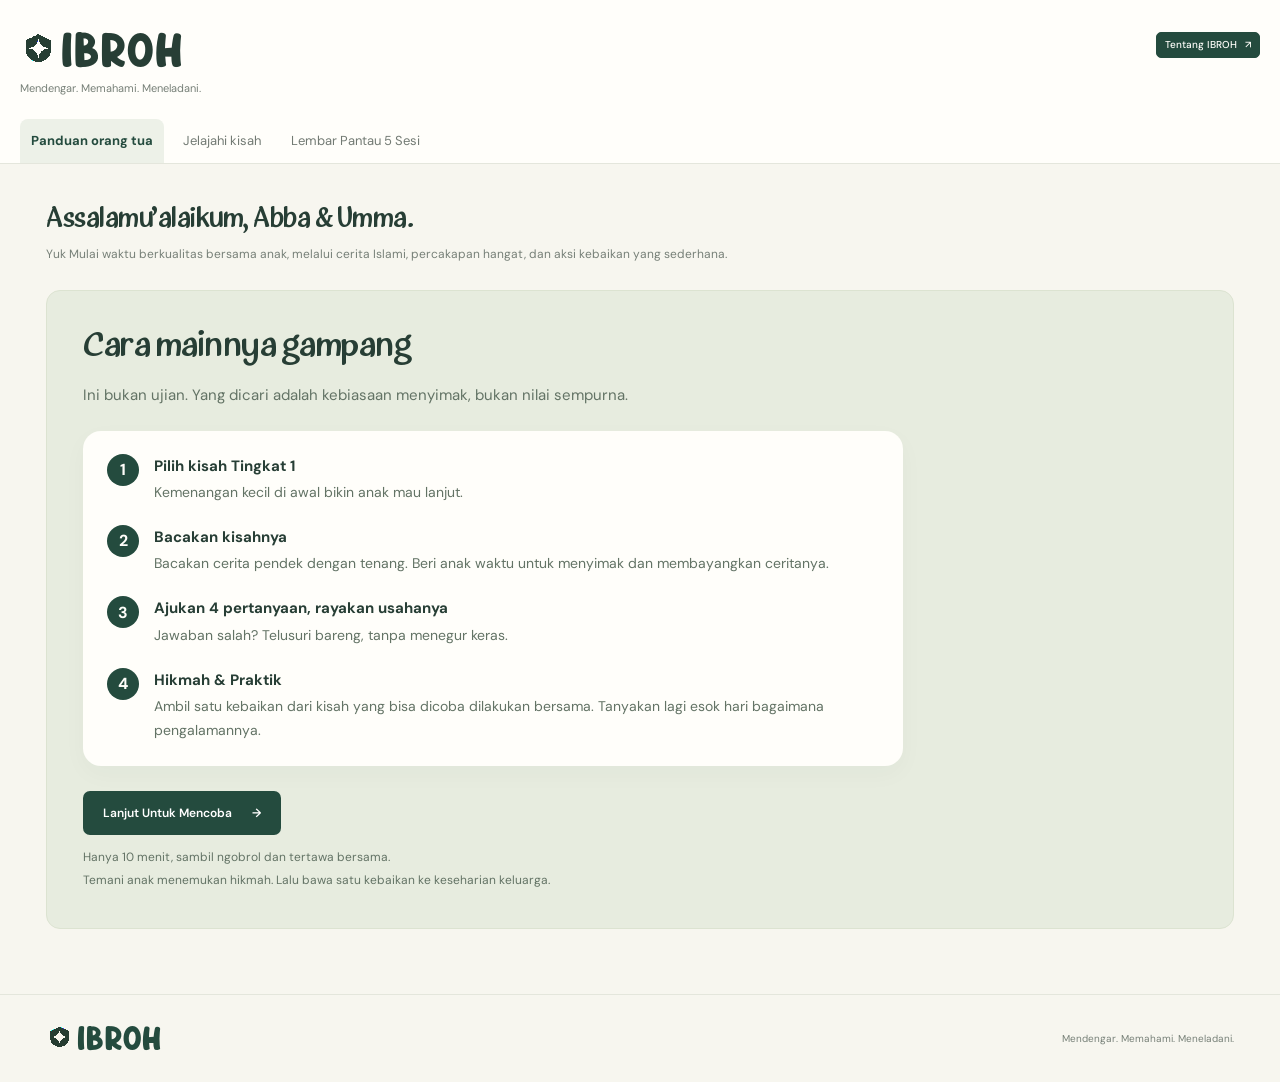
==== commit 99a5ba13: "Remove duplicate parent guide menu item and its event listener" ====
--- a/ibroh/index.html
+++ b/ibroh/index.html
@@ -16,7 +16,7 @@
 <a class="brand" href="#beranda" aria-label="IBROH beranda"><img class="brand-icon" src="assets/ibroh-emblem.png" alt="" width="32" height="32">IBROH</a>
 <p class="brand-sub">Mendengar. Memahami. Meneladani.</p>
 <button class="about-button" id="about-button">Tentang IBROH <span aria-hidden="true">↗</span></button>
-<nav aria-label="Navigasi utama"><a href="#beranda" data-nav="beranda">Panduan orang tua</a><a href="#kisah" data-nav="kisah">Jelajahi kisah</a><a href="#perjalanan" data-nav="perjalanan">Lembar Pantau 5 Sesi</a><button type="button" id="guide-button">Panduan orang tua</button></nav>
+<nav aria-label="Navigasi utama"><a href="#beranda" data-nav="beranda">Panduan orang tua</a><a href="#kisah" data-nav="kisah">Jelajahi kisah</a><a href="#perjalanan" data-nav="perjalanan">Lembar Pantau 5 Sesi</a></nav>
 <div class="sidebar-bottom"><div class="little-leaf" aria-hidden="true">❧</div><p>Pelan-pelan memahami.<br>Sama-sama meneladani.</p><span>Untuk orang tua & anak</span></div>
 </aside>
 <div class="shell">
--- a/ibroh/style.css
+++ b/ibroh/style.css
@@ -153,3 +153,33 @@
 .story-reading .narrative{font-family:var(--sans);font-size:20px;font-weight:400;line-height:1.9;letter-spacing:normal}
 .story-reading.large .narrative{font-size:24px}
 @media(max-width:760px){.story-reading .narrative{font-size:18px}.story-reading.large .narrative{font-size:22px}}
+
+/* Reading guidance in the IBROH green, sage, and gold palette. */
+.collection-guidance{display:grid;gap:14px;margin:0 0 24px}
+.collection-guidance .prayer-box{margin:0;border-radius:14px}
+.collection-guidance .schedule-box h2{background:var(--green)}
+.collection-guidance .sessions-guide-box h2{background:#6a8266}
+.collection-guidance .habits-guide-box h2{background:#857449}
+.collection-guidance .prayer-box h2{font-size:16px}
+.collection-guidance .prayer-box li{font-size:14px}
+.collection-guidance .sessions-guide-box li::marker{color:#6a8266}
+.collection-guidance .habits-guide-box li::marker{color:#857449}
+@media(max-width:600px){.collection-guidance .prayer-box h2{font-size:15px}.collection-guidance .prayer-box li{font-size:13px}}
+
+/* Toggle the schedule with an accessible native disclosure. */
+.collection-guidance .schedule-box>summary{list-style:none;cursor:pointer;display:flex;align-items:center;justify-content:space-between;gap:12px;background:var(--green);color:var(--white);font-family:var(--sans);font-size:16px;font-weight:700;line-height:1.5;padding:8px 20px}
+.schedule-box>summary::-webkit-details-marker{display:none}
+.schedule-box>summary::after{content:"+";font-size:20px;font-weight:400;line-height:1}
+.schedule-box[open]>summary::after{content:"−"}
+.schedule-box>summary:focus-visible{outline-offset:-4px}
+@media(max-width:600px){.collection-guidance .schedule-box>summary{font-size:15px;padding:8px 16px}}
+
+/* Give every collection guide the same expandable heading. */
+.collection-guidance .prayer-box>summary{list-style:none;cursor:pointer;display:flex;align-items:center;justify-content:space-between;gap:12px;color:var(--white);font-family:var(--sans);font-size:16px;font-weight:700;line-height:1.5;padding:8px 20px}
+.collection-guidance .sessions-guide-box>summary{background:#6a8266}
+.collection-guidance .habits-guide-box>summary{background:#857449}
+.collection-guidance .prayer-box>summary::-webkit-details-marker{display:none}
+.collection-guidance .prayer-box>summary::after{content:"+";font-size:20px;font-weight:400;line-height:1}
+.collection-guidance .prayer-box[open]>summary::after{content:"−"}
+.collection-guidance .prayer-box>summary:focus-visible{outline-offset:-4px}
+@media(max-width:600px){.collection-guidance .prayer-box>summary{font-size:15px;padding:8px 16px}}
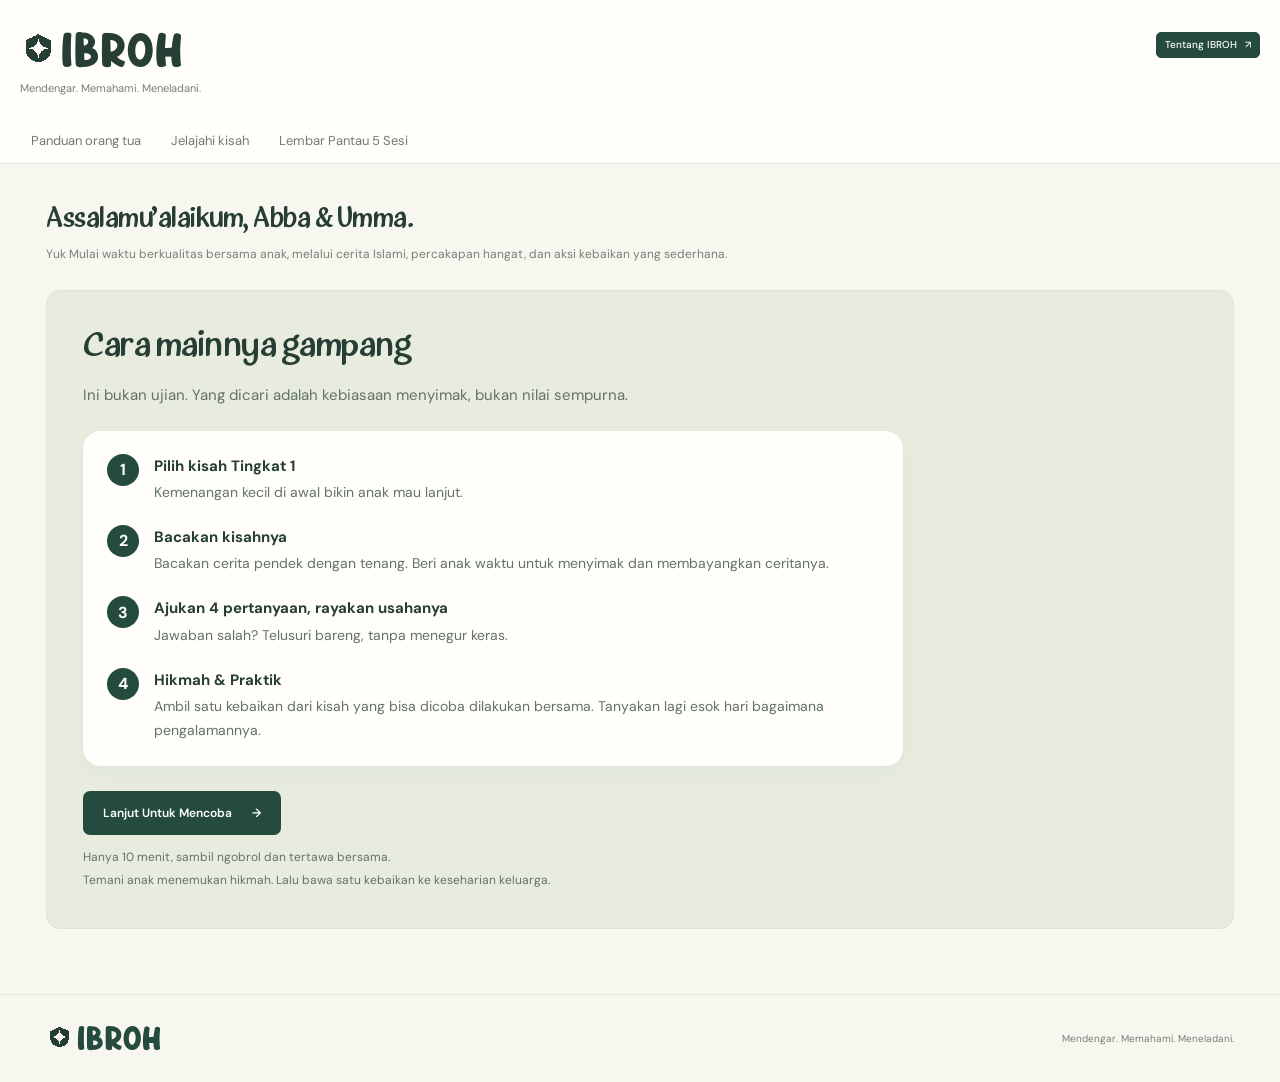
==== commit d200adf6: "Give parent guide its own page and navigation route" ====
--- a/ibroh/index.html
+++ b/ibroh/index.html
@@ -16,7 +16,7 @@
 <a class="brand" href="#beranda" aria-label="IBROH beranda"><img class="brand-icon" src="assets/ibroh-emblem.png" alt="" width="32" height="32">IBROH</a>
 <p class="brand-sub">Mendengar. Memahami. Meneladani.</p>
 <button class="about-button" id="about-button">Tentang IBROH <span aria-hidden="true">↗</span></button>
-<nav aria-label="Navigasi utama"><a href="#beranda" data-nav="beranda">Panduan orang tua</a><a href="#kisah" data-nav="kisah">Jelajahi kisah</a><a href="#perjalanan" data-nav="perjalanan">Lembar Pantau 5 Sesi</a></nav>
+<nav aria-label="Navigasi utama"><a href="#panduan" data-nav="panduan">Panduan orang tua</a><a href="#kisah" data-nav="kisah">Jelajahi kisah</a><a href="#perjalanan" data-nav="perjalanan">Lembar Pantau 5 Sesi</a></nav>
 <div class="sidebar-bottom"><div class="little-leaf" aria-hidden="true">❧</div><p>Pelan-pelan memahami.<br>Sama-sama meneladani.</p><span>Untuk orang tua & anak</span></div>
 </aside>
 <div class="shell">
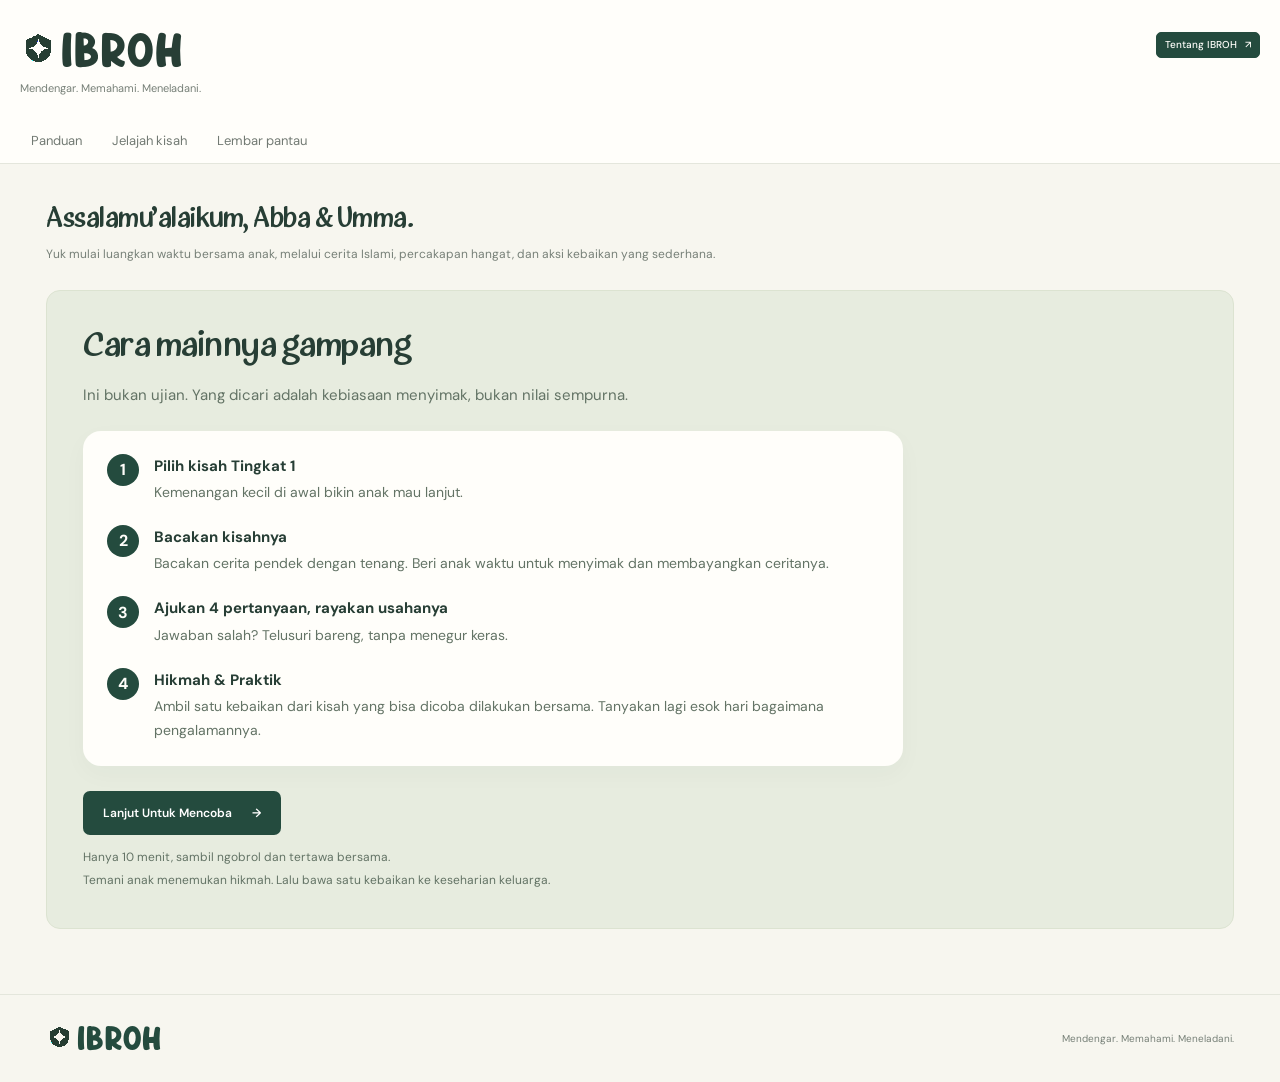
==== commit e657ed30: "Shorten navigation labels to Panduan, Jelajah kisah and Lembar pantau" ====
--- a/ibroh/index.html
+++ b/ibroh/index.html
@@ -16,7 +16,7 @@
 <a class="brand" href="#beranda" aria-label="IBROH beranda"><img class="brand-icon" src="assets/ibroh-emblem.png" alt="" width="32" height="32">IBROH</a>
 <p class="brand-sub">Mendengar. Memahami. Meneladani.</p>
 <button class="about-button" id="about-button">Tentang IBROH <span aria-hidden="true">↗</span></button>
-<nav aria-label="Navigasi utama"><a href="#panduan" data-nav="panduan">Panduan orang tua</a><a href="#kisah" data-nav="kisah">Jelajahi kisah</a><a href="#perjalanan" data-nav="perjalanan">Lembar Pantau 5 Sesi</a></nav>
+<nav aria-label="Navigasi utama"><a href="#panduan" data-nav="panduan">Panduan</a><a href="#kisah" data-nav="kisah">Jelajah kisah</a><a href="#perjalanan" data-nav="perjalanan">Lembar pantau</a></nav>
 <div class="sidebar-bottom"><div class="little-leaf" aria-hidden="true">❧</div><p>Pelan-pelan memahami.<br>Sama-sama meneladani.</p><span>Untuk orang tua & anak</span></div>
 </aside>
 <div class="shell">
--- a/ibroh/style.css
+++ b/ibroh/style.css
@@ -183,3 +183,30 @@
 .collection-guidance .prayer-box[open]>summary::after{content:"−"}
 .collection-guidance .prayer-box>summary:focus-visible{outline-offset:-4px}
 @media(max-width:600px){.collection-guidance .prayer-box>summary{font-size:15px;padding:8px 16px}}
+
+.hikmah-label{display:flex;align-items:center;gap:12px;flex-wrap:wrap;margin-bottom:16px}
+.hikmah-label>.eyebrow{margin:0}
+.value-chip{display:inline-flex;align-items:center;padding:5px 12px;border-radius:20px;background:#e7ecdf;color:var(--green);font-family:var(--sans);font-size:12px;font-weight:600}
+
+/* Toggle the reading prayer using the same disclosure pattern as the schedule. */
+.opening-prayer>summary{list-style:none;cursor:pointer;display:flex;align-items:center;justify-content:space-between;gap:12px;font-family:var(--sans);font-size:18px;font-weight:700;line-height:1.5;color:var(--white);background:var(--green);padding:8px 20px}
+.opening-prayer>summary::-webkit-details-marker{display:none}
+.opening-prayer>summary::after{content:"+";font-size:20px;font-weight:400;line-height:1}
+.opening-prayer[open]>summary::after{content:"−"}
+.opening-prayer>summary:focus-visible{outline-offset:-4px}
+@media(max-width:600px){.opening-prayer>summary{font-size:16px;padding:8px 16px}}
+
+.opening-prayer-content{padding:16px 24px 20px}
+.opening-prayer-content p{font-size:15px;line-height:1.8;margin:0 0 12px}
+.opening-prayer-content p:last-child{margin-bottom:0}
+.opening-prayer-content .prayer-arabic{font-family:"Noto Naskh Arabic","Amiri","Traditional Arabic",serif;font-size:28px;line-height:2;text-align:right}
+@media(max-width:600px){.opening-prayer-content{padding:12px 16px 16px}.opening-prayer-content p{font-size:14px}.opening-prayer-content .prayer-arabic{font-size:26px}}
+
+.opening-prayer-content em{font-family:var(--serif);font-size:20px;font-style:normal;font-weight:500}
+
+/* Improve the mobile navigation and welcome text readability. */
+@media(max-width:600px){
+.sidebar nav{display:grid;grid-template-columns:repeat(3,minmax(0,1fr));gap:4px;overflow-x:visible}
+.sidebar nav a,.sidebar nav button{font-size:14px;line-height:1.4;white-space:normal;text-align:center;justify-content:center;min-height:56px;padding:12px 8px}
+.intro:has(.welcome-heading) p{font-size:16px;line-height:1.75;max-width:none}
+}
